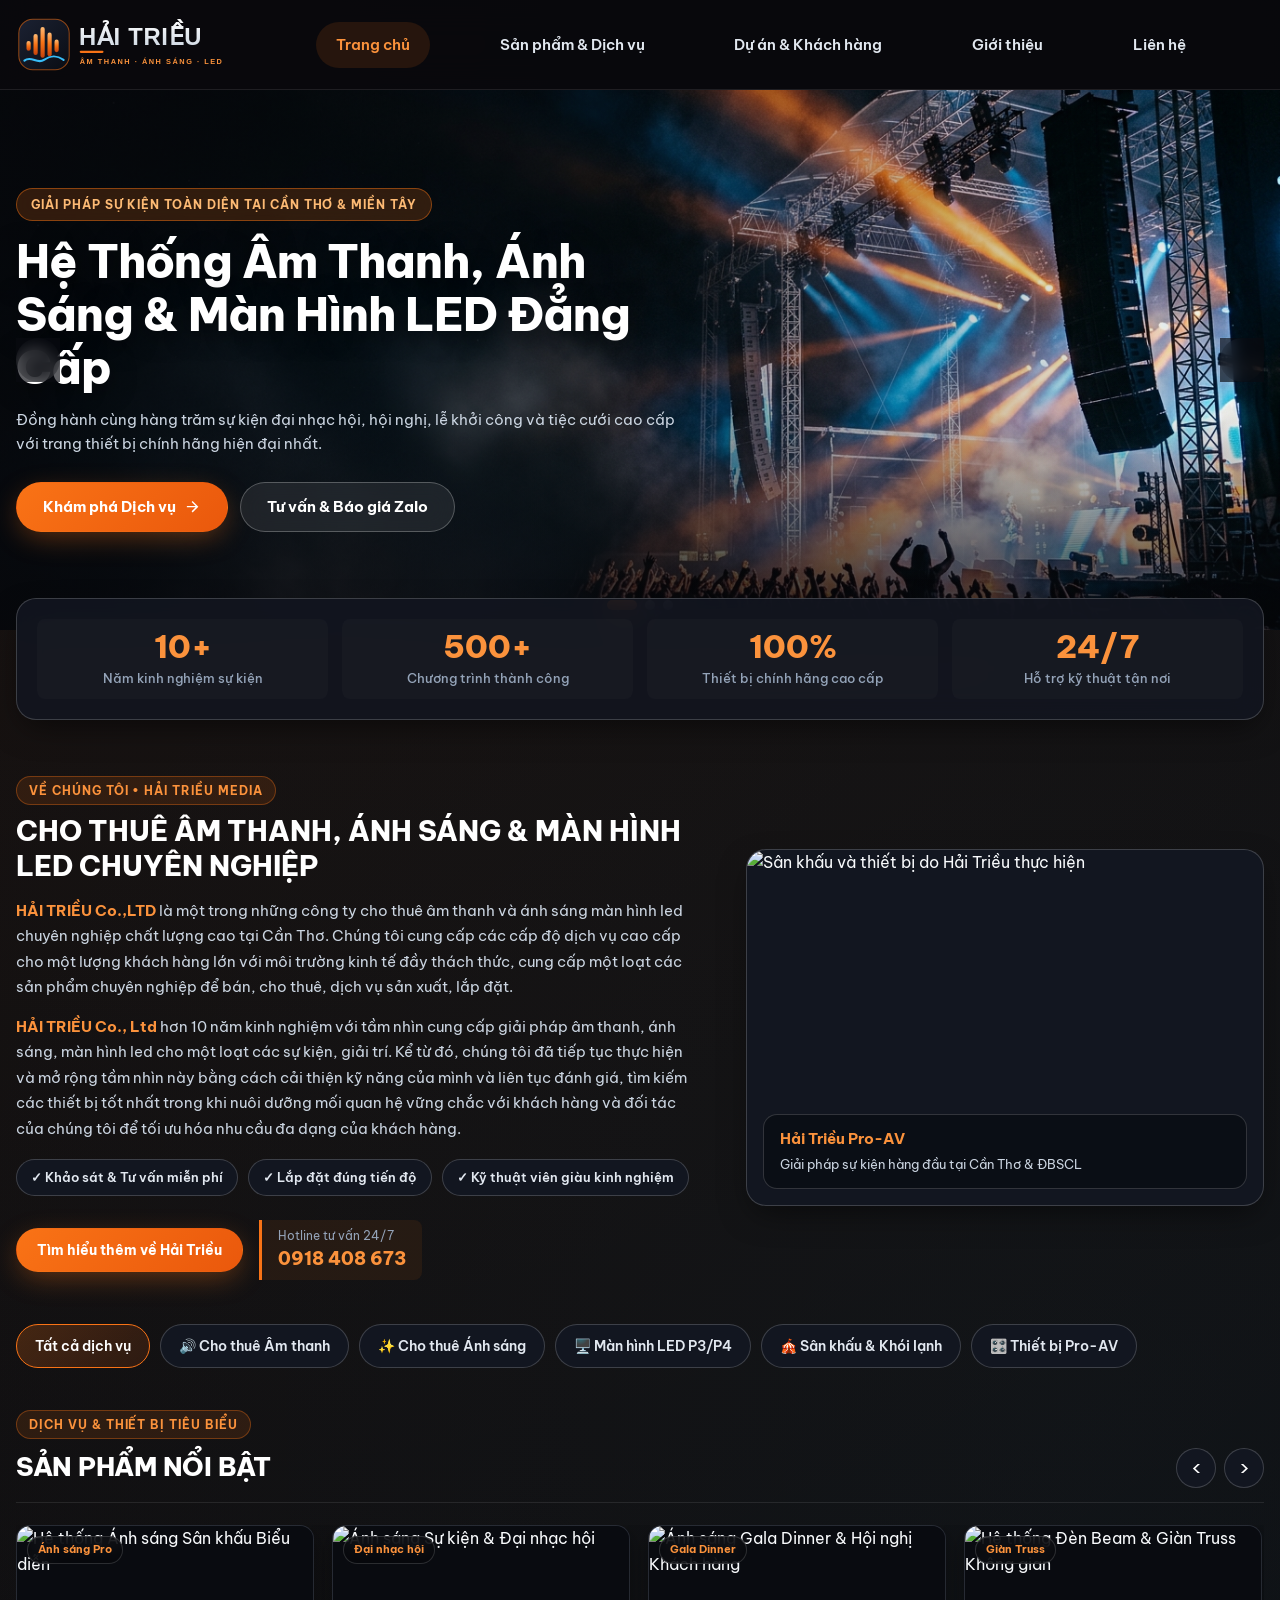
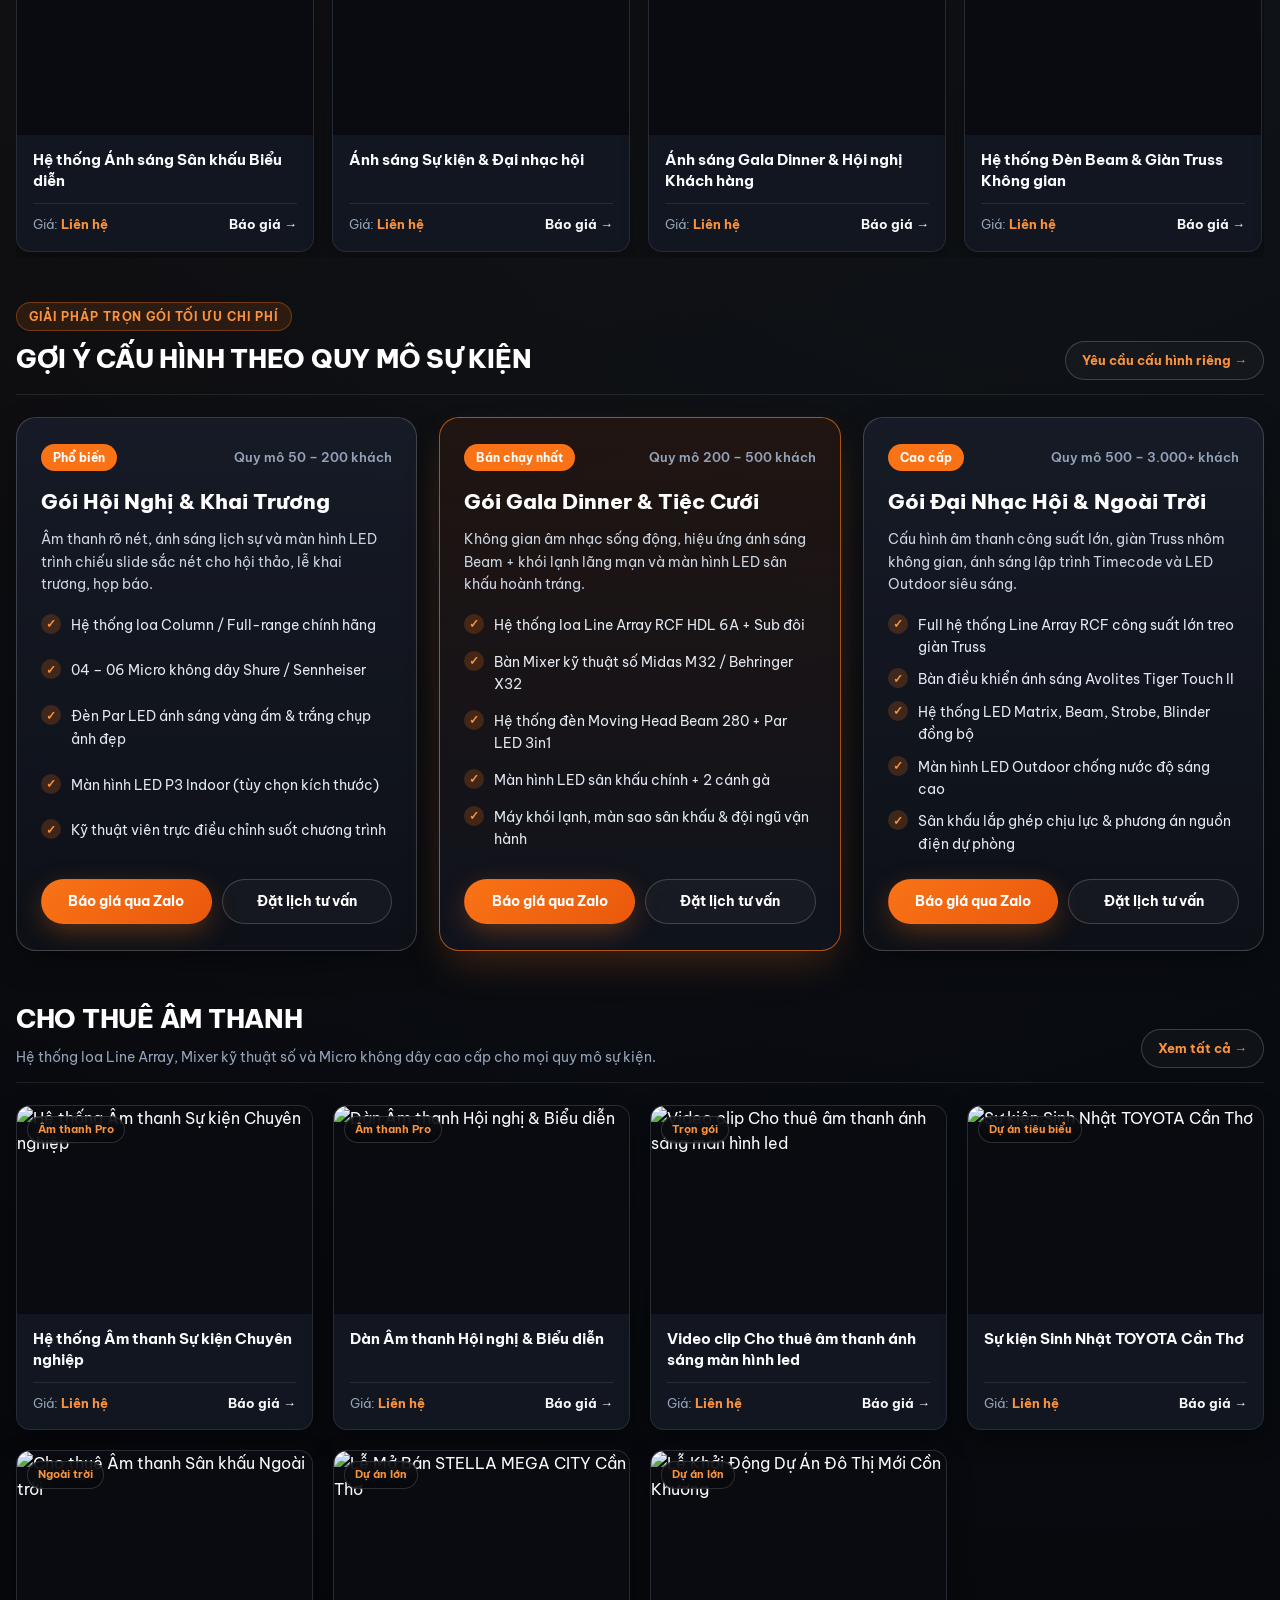
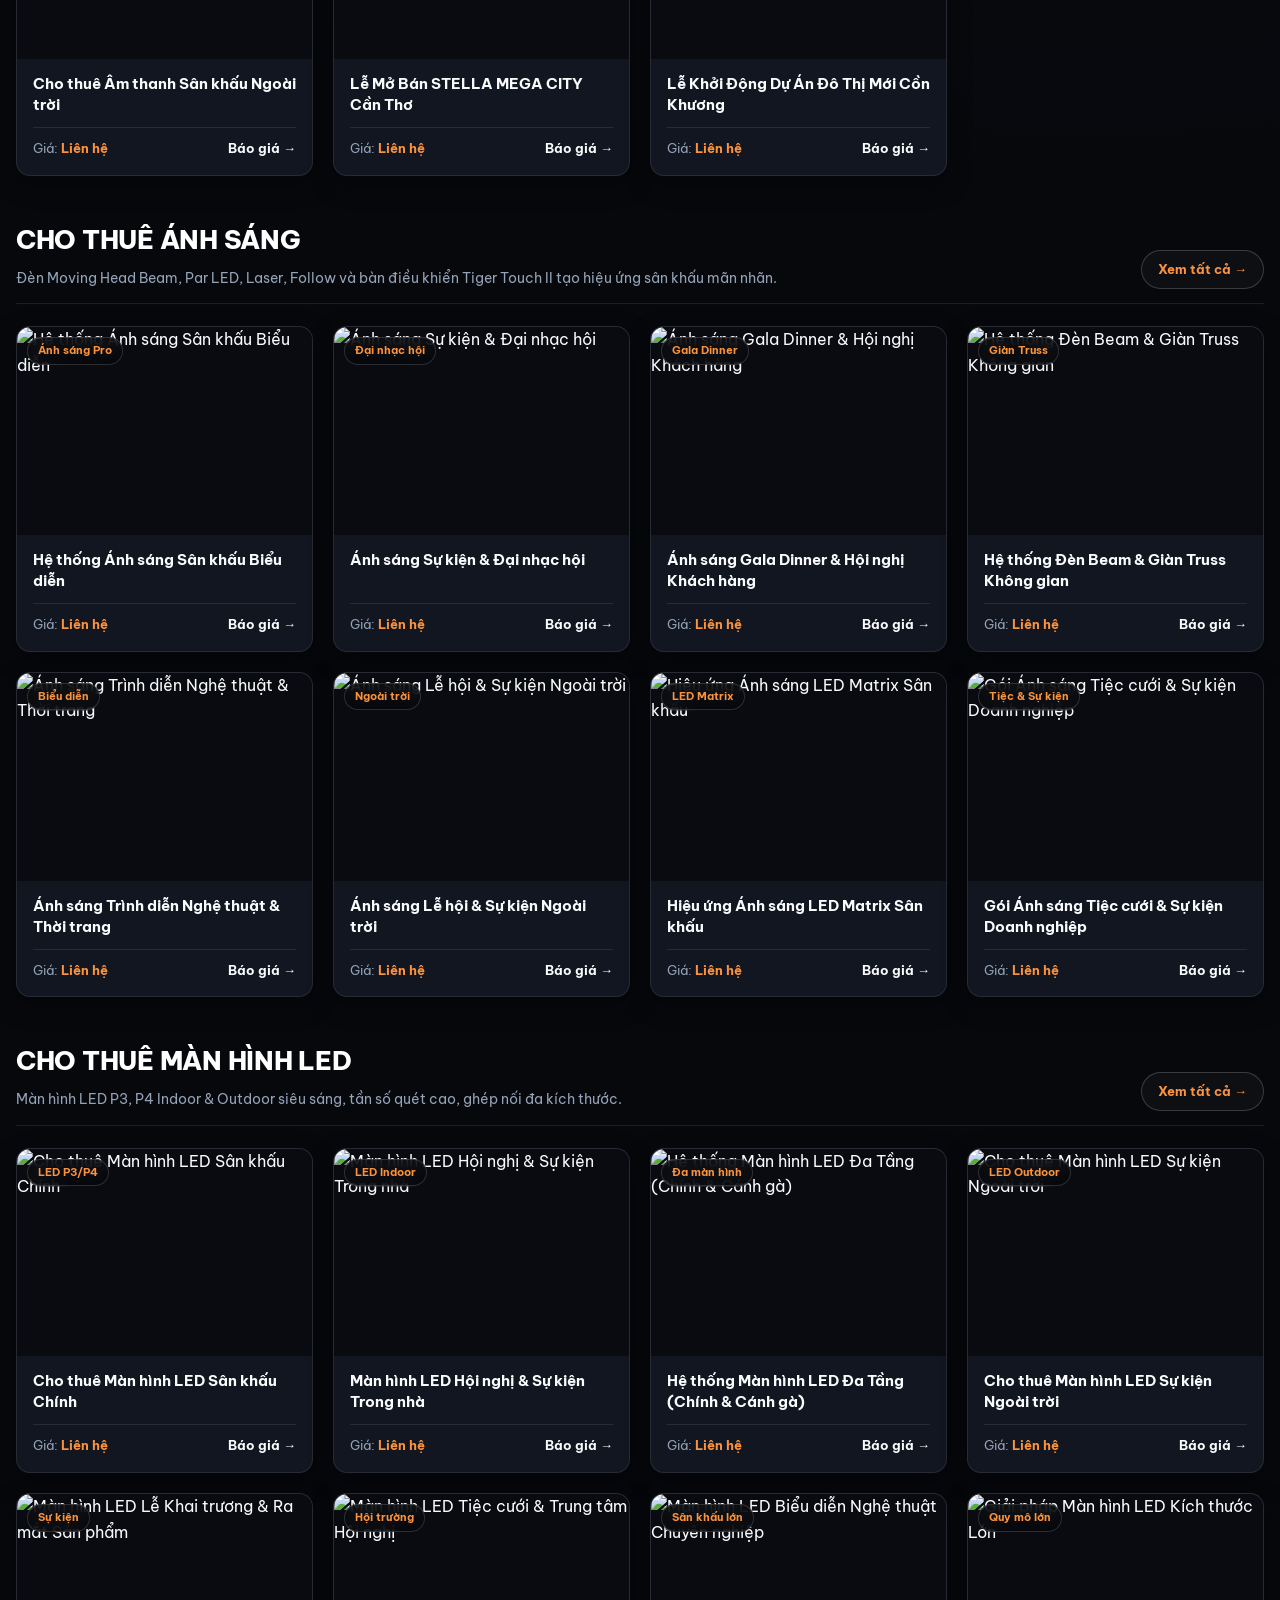
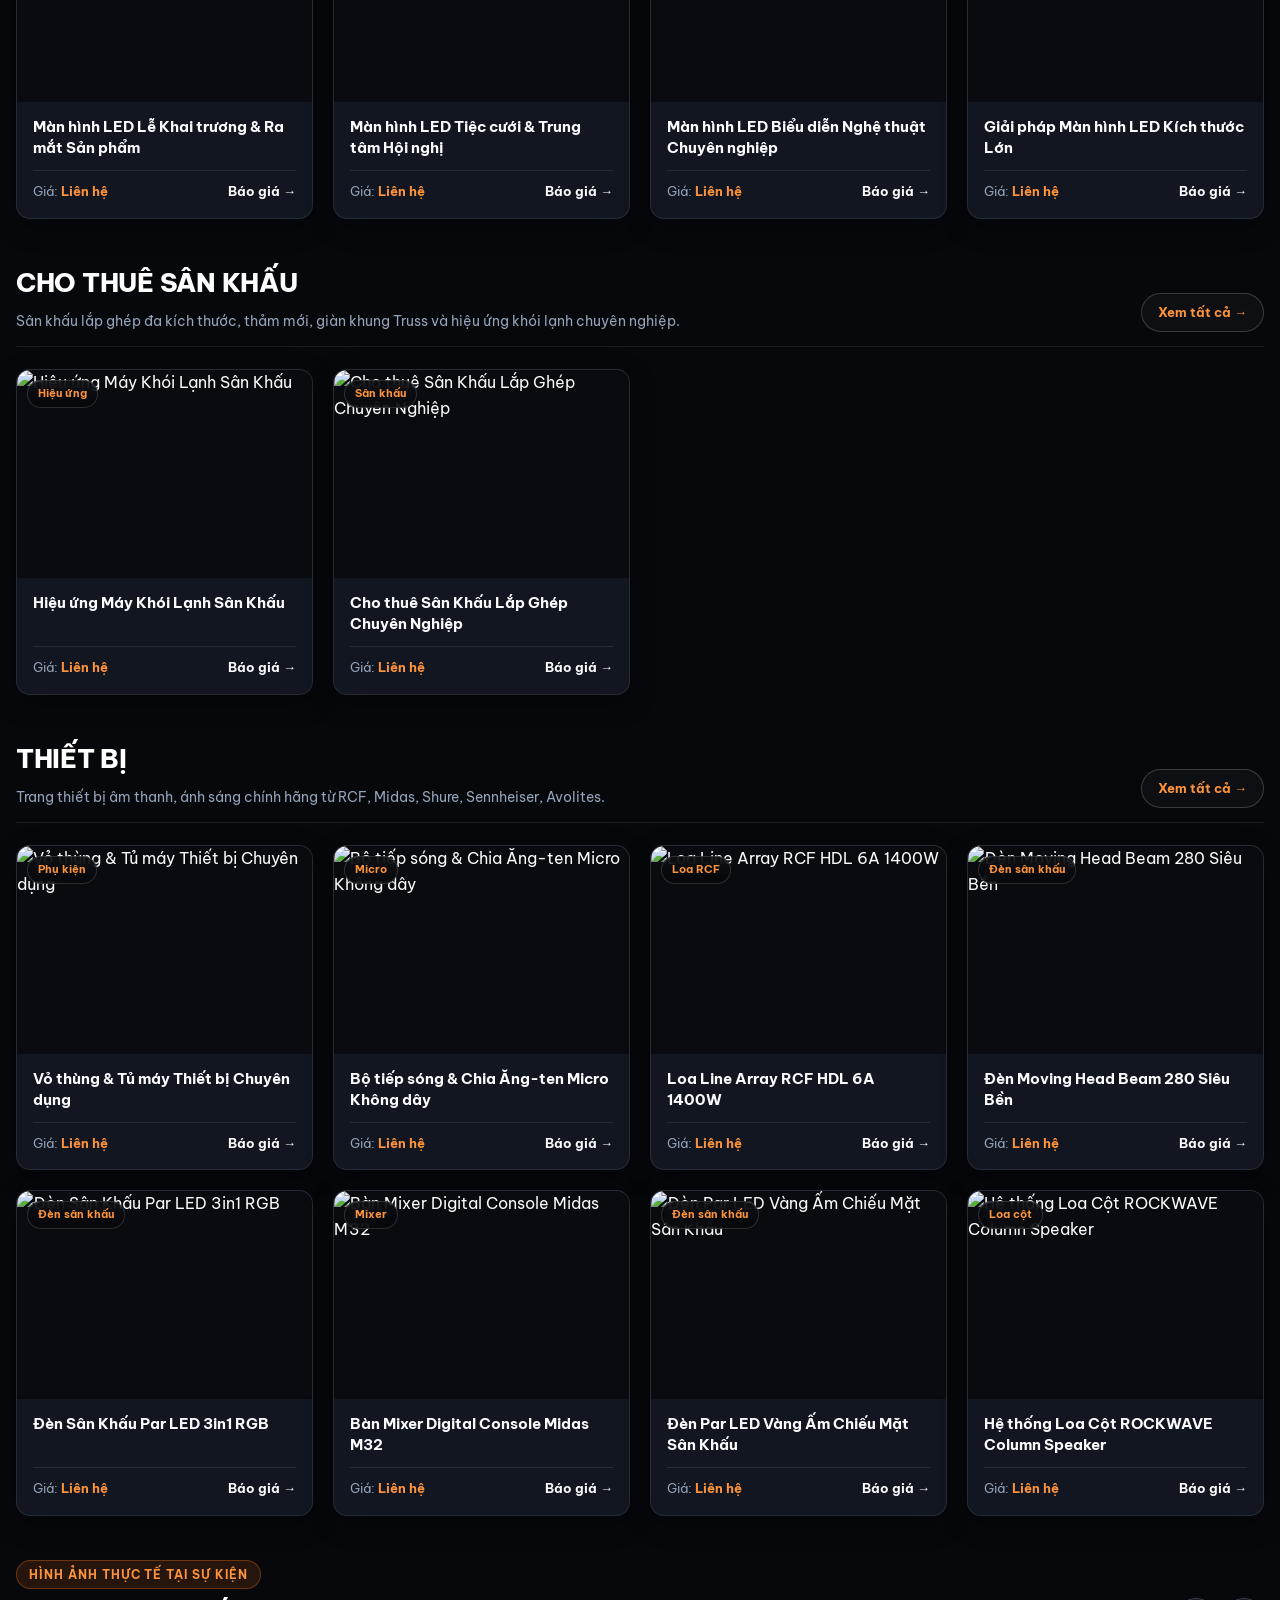
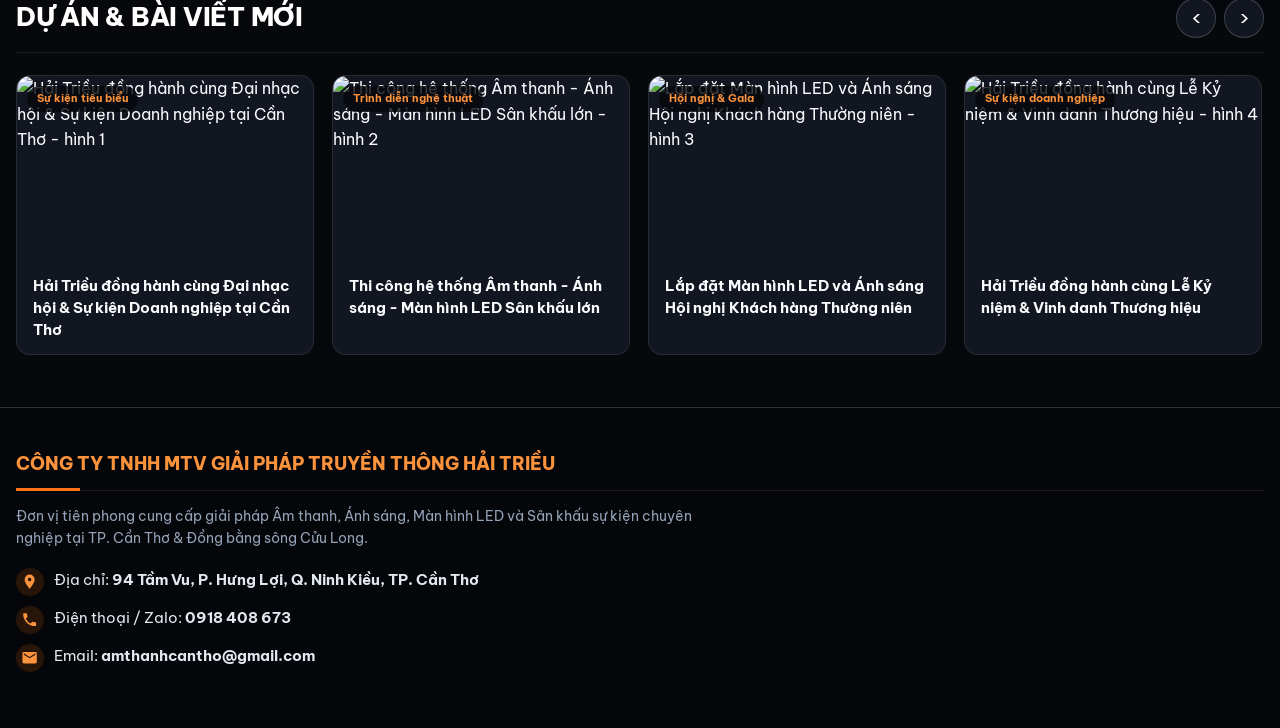
==== index.html @ ef167475 "up code lan 1" ====
<!doctype html>
<html lang="vi">
<head>
  <meta charset="utf-8">
  <meta name="viewport" content="width=device-width, initial-scale=1">
  <meta name="theme-color" content="#07080c">
  <meta name="description" content="Hải Triều chuyên cho thuê âm thanh, ánh sáng, màn hình LED và sân khấu chuyên nghiệp tại Cần Thơ và các tỉnh miền Tây.">
  <title>Cho thuê Âm thanh, Ánh sáng, Màn hình LED | Công ty Hải Triều Cần Thơ</title>
  <link rel="preconnect" href="https://fonts.googleapis.com">
  <link rel="preconnect" href="https://fonts.gstatic.com" crossorigin>
  <link href="https://fonts.googleapis.com/css2?family=Be+Vietnam+Pro:wght@400;500;600;700;800&display=swap" rel="stylesheet">
  <link rel="stylesheet" href="assets/css/styles.css">
</head>
<body data-page="home">
  <!-- Thanh đầu trang kính mờ hiện đại -->
  <header class="site-header" id="dau-trang">
    <div class="header-inner">
      <a class="brand" href="index.html" aria-label="Hải Triều - về trang chủ">
        <img id="brand-logo" src="" alt="Logo Hải Triều">
      </a>

      <nav class="primary-menu" id="primary-menu" aria-label="Điều hướng chính">
        <a class="nav-link is-current" href="index.html">Trang chủ</a>
        <div class="nav-item nav-item--products" id="products-nav">
          <div class="products-nav-row">
            <a class="nav-link" href="san-pham.html?view=all">Sản phẩm & Dịch vụ</a>
            <button class="submenu-toggle" id="submenu-toggle" type="button"
                    aria-controls="products-submenu" aria-expanded="false"
                    aria-label="Mở danh mục sản phẩm">⌄</button>
          </div>
          <div class="products-submenu" id="products-submenu" aria-label="Danh mục sản phẩm">
            <a href="san-pham.html?danh-muc=cho-thue-am-thanh">Cho thuê âm thanh</a>
            <a href="san-pham.html?danh-muc=cho-thue-anh-sang">Cho thuê ánh sáng</a>
            <a href="san-pham.html?danh-muc=cho-thue-man-hinh-led">Cho thuê màn hình LED</a>
            <a href="san-pham.html?danh-muc=cho-thue-san-khau">Cho thuê sân khấu</a>
            <a href="san-pham.html?danh-muc=thiet-bi">Thiết bị sự kiện</a>
          </div>
        </div>
        <a class="nav-link" href="khach-hang.html">Dự án & Khách hàng</a>
        <a class="nav-link" href="gioi-thieu.html">Giới thiệu</a>
        <a class="nav-link" href="lien-he.html">Liên hệ</a>
      </nav>

      <div class="header-actions">
        <button class="menu-toggle" id="menu-toggle" type="button"
                aria-controls="primary-menu" aria-expanded="false"
                aria-label="Mở menu điều hướng">
          <span></span><span></span><span></span>
        </button>
      </div>
    </div>
  </header>

  <main>
    <!-- Hero Banner điện ảnh với nội dung nổi và điều hướng trực quan -->
    <section class="hero" aria-label="Hình ảnh hoạt động của Hải Triều">
      <div class="hero-slides" id="hero-slides"></div>
      <div class="hero-overlay">
        <div class="page-width hero-content-wrap">
          <div class="hero-caption" id="hero-caption">
            <span class="hero-badge" id="hero-tag">GIẢI PHÁP SỰ KIỆN TOÀN DIỆN TẠI CẦN THƠ & MIỀN TÂY</span>
            <h1 class="hero-title" id="hero-title">Hệ Thống Âm Thanh, Ánh Sáng & Màn Hình LED Đẳng Cấp</h1>
            <p class="hero-subtitle" id="hero-subtitle">Đồng hành cùng hàng trăm sự kiện đại nhạc hội, hội nghị, lễ khởi công và tiệc cưới cao cấp với trang thiết bị chính hãng hiện đại nhất.</p>
            <div class="hero-cta-group">
              <a class="button button--orange button--lg" href="san-pham.html?view=all">
                <span>Khám phá Dịch vụ</span>
                <svg class="icon" viewBox="0 0 24 24" aria-hidden="true"><path d="M12 4l-1.41 1.41L16.17 11H4v2h12.17l-5.58 5.59L12 20l8-8z"/></svg>
              </a>
              <a class="button button--glass button--lg" href="https://zalo.me/0918408673" target="_blank" rel="noreferrer">
                <span>Tư vấn & Báo giá Zalo</span>
              </a>
            </div>
          </div>
        </div>
      </div>
      <button class="hero-arrow hero-arrow--previous" id="hero-previous" type="button" aria-label="Ảnh trước">
        <span aria-hidden="true">‹</span>
      </button>
      <button class="hero-arrow hero-arrow--next" id="hero-next" type="button" aria-label="Ảnh tiếp theo">
        <span aria-hidden="true">›</span>
      </button>
      <div class="hero-dots" id="hero-dots" aria-label="Chọn ảnh banner"></div>
    </section>

    <!-- Thanh chỉ số uy tín -->
    <section class="stats-ribbon page-width" aria-label="Năng lực Hải Triều">
      <div class="stats-grid">
        <div class="stat-item">
          <strong class="stat-number">10+</strong>
          <span class="stat-label">Năm kinh nghiệm sự kiện</span>
        </div>
        <div class="stat-item">
          <strong class="stat-number">500+</strong>
          <span class="stat-label">Chương trình thành công</span>
        </div>
        <div class="stat-item">
          <strong class="stat-number">100%</strong>
          <span class="stat-label">Thiết bị chính hãng cao cấp</span>
        </div>
        <div class="stat-item">
          <strong class="stat-number">24/7</strong>
          <span class="stat-label">Hỗ trợ kỹ thuật tận nơi</span>
        </div>
      </div>
    </section>

    <!-- Giới thiệu doanh nghiệp hiện đại -->
    <section class="intro-section page-width" id="gioi-thieu-tom-tat">
      <div class="intro-copy">
        <span class="section-eyebrow">VỀ CHÚNG TÔI • HẢI TRIỀU MEDIA</span>
        <h2>CHO THUÊ ÂM THANH, ÁNH SÁNG & MÀN HÌNH LED CHUYÊN NGHIỆP</h2>
        <p id="company-description"></p>
        <p id="company-experience"></p>
        <div class="intro-highlights">
          <div class="intro-highlight-chip">✓ Khảo sát & Tư vấn miễn phí</div>
          <div class="intro-highlight-chip">✓ Lắp đặt đúng tiến độ</div>
          <div class="intro-highlight-chip">✓ Kỹ thuật viên giàu kinh nghiệm</div>
        </div>
        <div class="intro-actions">
          <a class="button button--orange" href="gioi-thieu.html">Tìm hiểu thêm về Hải Triều</a>
          <a class="intro-hotline-btn" href="tel:0918408673">
            <span class="intro-hotline-btn__label">Hotline tư vấn 24/7</span>
            <strong>0918 408 673</strong>
          </a>
        </div>
      </div>
      <figure class="intro-photo">
        <img id="intro-image" src="" alt="Sân khấu và thiết bị do Hải Triều thực hiện">
        <figcaption class="intro-photo__badge">
          <strong>Hải Triều Pro-AV</strong>
          <span>Giải pháp sự kiện hàng đầu tại Cần Thơ & ĐBSCL</span>
        </figcaption>
      </figure>
    </section>

    <!-- Lối tắt danh mục nhanh dễ thao tác -->
    <section class="quick-categories page-width" aria-label="Chọn nhanh dịch vụ">
      <div class="quick-categories__bar">
        <a class="quick-cat-pill is-active" href="san-pham.html?view=all">Tất cả dịch vụ</a>
        <a class="quick-cat-pill" href="san-pham.html?danh-muc=cho-thue-am-thanh">🔊 Cho thuê Âm thanh</a>
        <a class="quick-cat-pill" href="san-pham.html?danh-muc=cho-thue-anh-sang">✨ Cho thuê Ánh sáng</a>
        <a class="quick-cat-pill" href="san-pham.html?danh-muc=cho-thue-man-hinh-led">🖥️ Màn hình LED P3/P4</a>
        <a class="quick-cat-pill" href="san-pham.html?danh-muc=cho-thue-san-khau">🎪 Sân khấu & Khói lạnh</a>
        <a class="quick-cat-pill" href="san-pham.html?danh-muc=thiet-bi">🎛️ Thiết bị Pro-AV</a>
      </div>
    </section>

    <!-- Sản phẩm nổi bật -->
    <section class="featured-section page-width" id="san-pham-noi-bat">
      <div class="section-heading section-heading--modern">
        <div>
          <span class="section-eyebrow">DỊCH VỤ & THIẾT BỊ TIÊU BIỂU</span>
          <h2>SẢN PHẨM NỔI BẬT</h2>
        </div>
        <div class="featured-controls" aria-label="Điều khiển sản phẩm nổi bật">
          <button class="circle-control" type="button" data-scroll-target="featured-track" data-scroll-direction="-1" aria-label="Sản phẩm trước">‹</button>
          <button class="circle-control" type="button" data-scroll-target="featured-track" data-scroll-direction="1" aria-label="Sản phẩm tiếp theo">›</button>
        </div>
      </div>
      <div class="featured-track" id="featured-track" aria-label="Sản phẩm nổi bật"></div>
    </section>

    <!-- Gói Combo Sự kiện gợi ý cho khách hàng dễ chọn -->
    <section class="packages-section page-width" id="goi-su-kien" aria-label="Các gói thiết bị sự kiện">
      <div class="section-heading section-heading--modern">
        <div>
          <span class="section-eyebrow">GIẢI PHÁP TRỌN GÓI TỐI ƯU CHI PHÍ</span>
          <h2>GỢI Ý CẤU HÌNH THEO QUY MÔ SỰ KIỆN</h2>
        </div>
        <a class="section-more-link" href="lien-he.html">Yêu cầu cấu hình riêng →</a>
      </div>
      <div class="packages-grid" id="packages-grid"></div>
    </section>

    <!-- Danh mục sản phẩm chi tiết -->
    <section class="catalog-section page-width" id="san-pham" aria-label="Danh mục sản phẩm">
      <div class="catalog" id="catalog"></div>
    </section>

    <!-- Dải dự án & khách hàng tiêu biểu -->
    <section class="news-section page-width" id="khach-hang">
      <div class="section-heading section-heading--modern">
        <div>
          <span class="section-eyebrow">HÌNH ẢNH THỰC TẾ TẠI SỰ KIỆN</span>
          <h2>DỰ ÁN & BÀI VIẾT MỚI</h2>
        </div>
        <div class="news-controls">
          <button class="circle-control" type="button" data-scroll-target="news-track" data-scroll-direction="-1" aria-label="Khách hàng trước">‹</button>
          <button class="circle-control" type="button" data-scroll-target="news-track" data-scroll-direction="1" aria-label="Khách hàng tiếp theo">›</button>
        </div>
      </div>
      <div class="news-track" id="news-track" aria-label="Hình ảnh khách hàng và sự kiện"></div>
    </section>
  </main>

  <!-- Chân trang hiện đại với các icon ứng dụng liên hệ trực tiếp của Hải Triều -->
  <footer class="site-footer home-footer" id="site-footer">
    <div class="footer-inner page-width">
      <div class="footer-company">
        <h2>CÔNG TY TNHH MTV GIẢI PHÁP TRUYỀN THÔNG HẢI TRIỀU</h2>
        <p class="footer-tagline">Đơn vị tiên phong cung cấp giải pháp Âm thanh, Ánh sáng, Màn hình LED và Sân khấu sự kiện chuyên nghiệp tại TP. Cần Thơ & Đồng bằng sông Cửu Long.</p>
        <ul class="contact-list">
          <li>
            <span class="contact-icon" aria-hidden="true"><svg class="icon" viewBox="0 0 24 24"><path d="M12 2a7 7 0 0 0-7 7c0 5.2 7 13 7 13s7-7.8 7-13a7 7 0 0 0-7-7zm0 9.5A2.5 2.5 0 1 1 12 6.5a2.5 2.5 0 0 1 0 5z"/></svg></span>
            <span>Địa chỉ: <a href="https://www.google.com/maps?q=94%20T%E1%BA%A7m%20Vu%2C%20H%C6%B0ng%20L%E1%BB%A3i%2C%20Ninh%20Ki%E1%BB%81u%2C%20C%E1%BA%A7n%20Th%C6%A1" target="_blank" rel="noreferrer"><strong>94 Tầm Vu, P. Hưng Lợi, Q. Ninh Kiều, TP. Cần Thơ</strong></a></span>
          </li>
          <li>
            <span class="contact-icon" aria-hidden="true"><svg class="icon" viewBox="0 0 24 24"><path d="M6.62 10.79a15.05 15.05 0 0 0 6.59 6.59l2.2-2.2a1 1 0 0 1 1.02-.24c1.12.37 2.33.56 3.57.56.55 0 1 .45 1 1V20c0 .55-.45 1-1 1C10.61 21 3 13.39 3 4c0-.55.45-1 1-1h3.5c.55 0 1 .45 1 1 0 1.24.19 2.45.56 3.57a1 1 0 0 1-.25 1.02l-2.19 2.2z"/></svg></span>
            <span>Điện thoại / Zalo: <a href="tel:0918408673"><strong>0918 408 673</strong></a></span>
          </li>
          <li>
            <span class="contact-icon" aria-hidden="true"><svg class="icon" viewBox="0 0 24 24"><path d="M20 4H4a2 2 0 0 0-2 2v12a2 2 0 0 0 2 2h16a2 2 0 0 0 2-2V6a2 2 0 0 0-2-2zm0 4-8 5-8-5V6l8 5 8-5v2z"/></svg></span>
            <span>Email: <a href="mailto:amthanhcantho@gmail.com"><strong>amthanhcantho@gmail.com</strong></a></span>
          </li>
        </ul>

        <!-- Dãy icon kết nối mạng xã hội & ứng dụng của Hải Triều -->
      </div>
    </div>
  </footer>

  <!-- Nút đưa người xem trở lại đầu trang -->
  <button class="back-to-top" id="back-to-top" type="button" aria-label="Lên đầu trang">
    <svg class="icon" viewBox="0 0 24 24" aria-hidden="true"><path d="m12 5-9 9 2.1 2.1L12 9.2l6.9 6.9L21 14z"/></svg>
  </button>

  <script src="assets/js/data.js"></script>
  <script src="assets/js/main.js"></script>
</body>
</html>
---- assets/css/styles.css ----
/*
 * GIAO DIỆN HIỆN ĐẠI HẢI TRIỀU PRO-AV (DARK STAGE UI)
 * Thiết kế tối ưu trải nghiệm người dùng trên cả máy tính và điện thoại.
 */
:root {
  color-scheme: dark;
  --color-background: #07080c;
  --color-surface: #0e1118;
  --color-panel: #121620;
  --color-panel-raised: #181d2a;
  --color-text: #f8fafc;
  --color-muted: #94a3b8;
  --color-accent: #f97316;
  --color-accent-hover: #fb923c;
  --color-accent-Soft: rgba(249, 115, 22, 0.14);
  --color-zalo: #0068ff;
  --color-line: rgba(255, 255, 255, 0.09);
  --color-line-strong: rgba(255, 255, 255, 0.18);
  --radius-sm: 8px;
  --radius-md: 14px;
  --radius-lg: 20px;
  --radius-pill: 999px;
  --shadow-card: 0 12px 32px -8px rgba(0, 0, 0, 0.55);
  --shadow-glow: 0 8px 28px -4px rgba(249, 115, 22, 0.38);
  --content-width: 1440px;
  --header-height: 82px;
  --page-gutter: 20px;
}

* {
  box-sizing: border-box;
}

html {
  scroll-behavior: smooth;
  scroll-padding-top: calc(var(--header-height) + 20px);
}

body {
  margin: 0;
  padding-top: var(--header-height);
  background: var(--color-background);
  background-image:
    radial-gradient(circle at 15% 0%, rgba(249, 115, 22, 0.08), transparent 40%),
    radial-gradient(circle at 85% 20%, rgba(56, 189, 248, 0.05), transparent 35%);
  color: var(--color-text);
  font-family: "Be Vietnam Pro", -apple-system, BlinkMacSystemFont, "Segoe UI", Roboto, Arial, sans-serif;
  font-size: 16px;
  line-height: 1.6;
  -webkit-font-smoothing: antialiased;
}

button,
a,
input,
textarea {
  font: inherit;
}

a {
  color: inherit;
  text-decoration: none;
  transition: color 180ms ease, background-color 180ms ease, border-color 180ms ease, transform 180ms ease;
}

button {
  color: inherit;
}

img {
  display: block;
  max-width: 100%;
}

.page-width {
  width: min(100% - 32px, var(--content-width));
  margin-inline: auto;
}

.visually-hidden {
  position: absolute;
  width: 1px;
  height: 1px;
  padding: 0;
  margin: -1px;
  overflow: hidden;
  clip: rect(0, 0, 0, 0);
  white-space: nowrap;
  border: 0;
}

.icon {
  display: inline-block;
  width: 1.15em;
  height: 1.15em;
  fill: currentColor;
  vertical-align: -0.18em;
  flex-shrink: 0;
}

/* -------------------------------------------------------------------------
   BUTTONS & EYEBROWS
   ------------------------------------------------------------------------- */
.section-eyebrow {
  display: inline-flex;
  align-items: center;
  gap: 6px;
  margin-bottom: 8px;
  padding: 4px 12px;
  border-radius: var(--radius-pill);
  border: 1px solid rgba(249, 115, 22, 0.35);
  background: rgba(249, 115, 22, 0.12);
  color: #fb923c;
  font-size: 12px;
  font-weight: 700;
  letter-spacing: 0.08em;
  text-transform: uppercase;
}

.button {
  display: inline-flex;
  min-height: 44px;
  align-items: center;
  justify-content: center;
  gap: 8px;
  padding: 10px 20px;
  border: 1px solid transparent;
  border-radius: var(--radius-pill);
  font-size: 14px;
  font-weight: 700;
  cursor: pointer;
  transition: all 200ms ease;
}

.button:hover {
  transform: translateY(-2px);
}

.button--lg {
  min-height: 50px;
  padding: 12px 26px;
  font-size: 15px;
}

.button--full {
  width: 100%;
}

.button--orange {
  background: linear-gradient(135deg, #f97316 0%, #ea580c 100%);
  color: #fff;
  box-shadow: var(--shadow-glow);
}

.button--orange:hover,
.button--orange:focus-visible {
  background: linear-gradient(135deg, #fb923c 0%, #f97316 100%);
  color: #fff;
}

.button--zalo {
  background: linear-gradient(135deg, #0068ff 0%, #0052cc 100%);
  color: #fff;
  box-shadow: 0 8px 24px -6px rgba(0, 104, 255, 0.45);
}

.button--zalo:hover {
  background: linear-gradient(135deg, #2680ff 0%, #0068ff 100%);
  color: #fff;
}

.button--glass {
  border-color: rgba(255, 255, 255, 0.25);
  background: rgba(255, 255, 255, 0.08);
  backdrop-filter: blur(12px);
  color: #fff;
}

.button--glass:hover {
  border-color: var(--color-accent);
  background: rgba(249, 115, 22, 0.16);
}

.button--outline {
  border-color: var(--color-line-strong);
  background: rgba(255, 255, 255, 0.03);
  color: #fff;
}

.button--outline:hover {
  border-color: var(--color-accent);
  color: var(--color-accent-hover);
  background: rgba(249, 115, 22, 0.08);
}

/* -------------------------------------------------------------------------
   HEADER KÍNH MỜ HIỆN ĐẠI
   ------------------------------------------------------------------------- */
.site-header {
  position: fixed;
  z-index: 100;
  inset: 0 0 auto;
  height: var(--header-height);
  background: rgba(7, 8, 12, 0.84);
  backdrop-filter: blur(18px);
  -webkit-backdrop-filter: blur(18px);
  border-bottom: 1px solid var(--color-line);
  transition: background 200ms ease, box-shadow 200ms ease, border-color 200ms ease;
}

.site-header.is-scrolled {
  background: rgba(7, 8, 12, 0.95);
  border-bottom-color: rgba(249, 115, 22, 0.28);
  box-shadow: 0 10px 30px rgba(0, 0, 0, 0.6);
}

.header-inner {
  position: relative;
  width: min(100%, var(--content-width));
  height: 100%;
  margin: 0 auto;
  padding: 0 16px;
  display: flex;
  align-items: center;
  justify-content: space-between;
  gap: 12px;
}

.brand {
  display: inline-flex;
  align-items: center;
  flex: 0 0 auto;
  width: 200px;
  height: 62px;
}

.brand img {
  width: 100%;
  height: 100%;
  object-fit: contain;
}

.header-actions {
  display: flex;
  align-items: center;
  gap: 8px;
}

.header-search-btn {
  display: inline-flex;
  align-items: center;
  gap: 8px;
  height: 40px;
  padding: 0 14px;
  border-radius: var(--radius-pill);
  border: 1px solid var(--color-line-strong);
  background: rgba(255, 255, 255, 0.05);
  color: var(--color-muted);
  font-size: 13px;
  font-weight: 500;
  cursor: pointer;
  transition: all 180ms ease;
}

.header-search-btn:hover,
.header-search-btn:focus-visible {
  border-color: var(--color-accent);
  background: rgba(249, 115, 22, 0.1);
  color: #fff;
}

.header-search-btn span {
  display: none;
}

.menu-toggle {
  display: inline-flex;
  width: 42px;
  height: 42px;
  padding: 10px 8px;
  border: 1px solid var(--color-line-strong);
  border-radius: var(--radius-sm);
  background: rgba(255, 255, 255, 0.04);
  flex-direction: column;
  justify-content: center;
  gap: 5px;
  cursor: pointer;
}

.menu-toggle span {
  display: block;
  width: 22px;
  height: 2px;
  margin-inline: auto;
  background: #f8fafc;
  transition: transform 180ms ease, opacity 180ms ease;
}

.menu-toggle[aria-expanded="true"] span:first-child {
  transform: translateY(7px) rotate(45deg);
}

.menu-toggle[aria-expanded="true"] span:nth-child(2) {
  opacity: 0;
}

.menu-toggle[aria-expanded="true"] span:last-child {
  transform: translateY(-7px) rotate(-45deg);
}

.primary-menu {
  position: absolute;
  z-index: 101;
  top: 100%;
  left: 0;
  right: 0;
  display: flex;
  max-height: 0;
  overflow: hidden;
  flex-direction: column;
  background: #0d1017;
  border-bottom: 0 solid var(--color-line);
  opacity: 0;
  transition: max-height 240ms ease, opacity 180ms ease;
}

.primary-menu.is-open {
  max-height: 760px;
  border-bottom-width: 1px;
  opacity: 1;
  box-shadow: 0 20px 40px rgba(0, 0, 0, 0.7);
}

.nav-link {
  padding: 14px 20px;
  border-top: 1px solid var(--color-line);
  color: #e2e8f0;
  font-size: 14px;
  font-weight: 600;
}

.nav-link:hover,
.nav-link:focus-visible,
.nav-link.is-current {
  color: var(--color-accent-hover);
}

.nav-item--products {
  position: relative;
  width: 100%;
}

.products-nav-row {
  display: flex;
  align-items: center;
}

.products-nav-row > .nav-link {
  flex: 1 1 auto;
}

.submenu-toggle {
  display: grid;
  width: 48px;
  min-height: 46px;
  flex: 0 0 48px;
  place-items: center;
  border: 0;
  border-top: 1px solid var(--color-line);
  background: transparent;
  color: #fff;
  font-size: 20px;
  cursor: pointer;
}

.products-submenu {
  display: none;
  padding: 6px 12px 10px 24px;
  background: #090b10;
}

.nav-item--products.is-open .products-submenu {
  display: block;
}

.products-submenu a {
  display: flex;
  align-items: center;
  padding: 11px 14px;
  border-radius: var(--radius-sm);
  color: #cbd5e1;
  font-size: 14px;
  font-weight: 500;
}

.products-submenu a:hover,
.products-submenu a:focus-visible,
.products-submenu a.is-current {
  background: rgba(249, 115, 22, 0.14);
  color: var(--color-accent-hover);
}

.header-phone {
  display: inline-flex;
  min-height: 42px;
  align-items: center;
  justify-content: center;
  gap: 8px;
  margin: 12px 20px 16px;
  padding: 8px 18px;
  border-radius: var(--radius-pill);
  background: linear-gradient(135deg, #f97316 0%, #ea580c 100%);
  color: #fff;
  font-size: 14px;
  font-weight: 700;
  white-space: nowrap;
  box-shadow: var(--shadow-glow);
}

.header-phone__pulse {
  width: 8px;
  height: 8px;
  border-radius: 50%;
  background: #fff;
  box-shadow: 0 0 0 0 rgba(255, 255, 255, 0.7);
  animation: pulse-dot 1.8s infinite;
}

@keyframes pulse-dot {
  0% { box-shadow: 0 0 0 0 rgba(255, 255, 255, 0.7); }
  70% { box-shadow: 0 0 0 7px rgba(255, 255, 255, 0); }
  100% { box-shadow: 0 0 0 0 rgba(255, 255, 255, 0); }
}

/* -------------------------------------------------------------------------
   HERO BANNER ĐIỆN ẢNH
   ------------------------------------------------------------------------- */
.hero {
  position: relative;
  width: 100%;
  min-height: 440px;
  height: clamp(440px, 60vh, 660px);
  overflow: hidden;
  background: #050608;
}

.hero-slides,
.hero-slide {
  position: absolute;
  inset: 0;
}

.hero-slide {
  opacity: 0;
  transform: scale(1.04);
  transition: opacity 850ms ease, transform 6000ms ease;
}

.hero-slide.is-active {
  opacity: 1;
  transform: scale(1);
}

.hero-slide img {
  width: 100%;
  height: 100%;
  object-fit: cover;
}

.hero-overlay {
  position: absolute;
  inset: 0;
  z-index: 2;
  display: flex;
  align-items: center;
  background:
    linear-gradient(90deg, rgba(7, 8, 12, 0.82) 0%, rgba(7, 8, 12, 0.35) 55%, rgba(7, 8, 12, 0) 100%),
    linear-gradient(180deg, rgba(7, 8, 12, 0) 60%, rgba(7, 8, 12, 0.75) 100%);
}

.hero-content-wrap {
  padding-block: 40px;
}

.hero-caption {
  max-width: 680px;
}

.hero-badge {
  display: inline-block;
  margin-bottom: 14px;
  padding: 6px 14px;
  border-radius: var(--radius-pill);
  border: 1px solid rgba(249, 115, 22, 0.45);
  background: rgba(249, 115, 22, 0.18);
  backdrop-filter: blur(8px);
  color: #fdba74;
  font-size: 12px;
  font-weight: 700;
  letter-spacing: 0.08em;
}

.hero-title {
  margin: 0 0 14px;
  color: #fff;
  font-size: clamp(26px, 3.6vw, 48px);
  font-weight: 800;
  line-height: 1.15;
  letter-spacing: -0.02em;
  text-shadow: 0 4px 24px rgba(0, 0, 0, 0.5);
}

.hero-subtitle {
  margin: 0 0 26px;
  color: #cbd5e1;
  font-size: clamp(15px, 1.15vw, 18px);
  line-height: 1.6;
}

.hero-cta-group {
  display: flex;
  flex-wrap: wrap;
  gap: 12px;
}

.hero-arrow {
  position: absolute;
  z-index: 3;
  top: 50%;
  display: grid;
  width: 44px;
  height: 44px;
  padding: 0;
  place-items: center;
  border: 1px solid rgba(255, 255, 255, 0.22);
  border-radius: 50%;
  background: rgba(10, 12, 18, 0.65);
  backdrop-filter: blur(8px);
  color: #fff;
  font-size: 28px;
  line-height: 1;
  cursor: pointer;
  transform: translateY(-50%);
  transition: all 180ms ease;
}

.hero-arrow:hover {
  border-color: var(--color-accent);
  background: var(--color-accent);
}

.hero-arrow--previous {
  left: 16px;
}

.hero-arrow--next {
  right: 16px;
}

.hero-dots {
  position: absolute;
  z-index: 3;
  right: 0;
  bottom: 20px;
  left: 0;
  display: flex;
  justify-content: center;
  gap: 8px;
}

.hero-dot {
  width: 10px;
  height: 10px;
  padding: 0;
  border: 0;
  border-radius: var(--radius-pill);
  background: rgba(255, 255, 255, 0.35);
  cursor: pointer;
  transition: all 220ms ease;
}

.hero-dot.is-active {
  width: 30px;
  background: var(--color-accent);
}

/* -------------------------------------------------------------------------
   STATS RIBBON
   ------------------------------------------------------------------------- */
.stats-ribbon {
  position: relative;
  z-index: 4;
  margin-top: -32px;
  margin-bottom: 36px;
}

.stats-grid {
  display: grid;
  grid-template-columns: repeat(2, minmax(0, 1fr));
  gap: 14px;
  padding: 20px;
  border-radius: var(--radius-lg);
  border: 1px solid var(--color-line-strong);
  background: rgba(18, 22, 32, 0.9);
  backdrop-filter: blur(16px);
  box-shadow: var(--shadow-card);
}

.stat-item {
  padding: 10px 14px;
  text-align: center;
  border-radius: var(--radius-sm);
  background: rgba(255, 255, 255, 0.02);
}

.stat-number {
  display: block;
  color: var(--color-accent-hover);
  font-size: clamp(24px, 2.5vw, 34px);
  font-weight: 800;
  line-height: 1.1;
}

.stat-label {
  display: block;
  margin-top: 4px;
  color: var(--color-muted);
  font-size: 13px;
  font-weight: 500;
}

/* -------------------------------------------------------------------------
   INTRO SECTION
   ------------------------------------------------------------------------- */
.intro-section {
  display: grid;
  grid-template-columns: minmax(0, 1fr);
  gap: 28px;
  padding-block: 20px 44px;
}

.intro-copy h2 {
  margin: 0 0 14px;
  color: #fff;
  font-size: clamp(22px, 2.2vw, 32px);
  font-weight: 800;
  line-height: 1.25;
}

.intro-copy p {
  margin: 0 0 14px;
  color: #cbd5e1;
  font-size: 15px;
  line-height: 1.7;
}

.intro-emphasis {
  color: var(--color-accent-hover);
  font-weight: 700;
}

.intro-highlights {
  display: flex;
  flex-wrap: wrap;
  gap: 10px;
  margin: 18px 0 24px;
}

.intro-highlight-chip {
  padding: 7px 14px;
  border-radius: var(--radius-pill);
  border: 1px solid var(--color-line-strong);
  background: var(--color-panel);
  color: #e2e8f0;
  font-size: 13px;
  font-weight: 600;
}

.intro-actions {
  display: flex;
  flex-wrap: wrap;
  align-items: center;
  gap: 16px;
}

.intro-hotline-btn {
  display: inline-flex;
  flex-direction: column;
  padding: 6px 16px;
  border-left: 3px solid var(--color-accent);
  background: rgba(249, 115, 22, 0.08);
  border-radius: 0 var(--radius-sm) var(--radius-sm) 0;
}

.intro-hotline-btn__label {
  color: var(--color-muted);
  font-size: 12px;
}

.intro-hotline-btn strong {
  color: var(--color-accent-hover);
  font-size: 18px;
  font-weight: 800;
}

.intro-photo {
  position: relative;
  margin: 0;
  overflow: hidden;
  border-radius: var(--radius-lg);
  border: 1px solid var(--color-line-strong);
  background: var(--color-panel);
  box-shadow: var(--shadow-card);
}

.intro-photo img {
  width: 100%;
  aspect-ratio: 16 / 11;
  object-fit: cover;
}

.intro-photo__badge {
  position: absolute;
  left: 16px;
  right: 16px;
  bottom: 16px;
  padding: 12px 16px;
  border-radius: var(--radius-md);
  border: 1px solid rgba(255, 255, 255, 0.16);
  background: rgba(10, 13, 20, 0.85);
  backdrop-filter: blur(12px);
}

.intro-photo__badge strong {
  display: block;
  color: var(--color-accent-hover);
  font-size: 15px;
}

.intro-photo__badge span {
  color: #cbd5e1;
  font-size: 13px;
}

/* -------------------------------------------------------------------------
   QUICK CATEGORY PILLS
   ------------------------------------------------------------------------- */
.quick-categories {
  margin-bottom: 36px;
}

.quick-categories__bar {
  display: flex;
  gap: 10px;
  overflow-x: auto;
  padding-bottom: 6px;
  scrollbar-width: none;
}

.quick-categories__bar::-webkit-scrollbar {
  display: none;
}

.quick-cat-pill {
  flex: 0 0 auto;
  padding: 10px 18px;
  border-radius: var(--radius-pill);
  border: 1px solid var(--color-line-strong);
  background: var(--color-panel);
  color: #e2e8f0;
  font-size: 14px;
  font-weight: 600;
}

.quick-cat-pill:hover,
.quick-cat-pill.is-active {
  border-color: var(--color-accent);
  background: linear-gradient(135deg, rgba(249, 115, 22, 0.22), rgba(234, 88, 12, 0.12));
  color: #fff;
}

/* -------------------------------------------------------------------------
   SECTION HEADINGS
   ------------------------------------------------------------------------- */
.section-heading {
  position: relative;
  margin: 0 0 22px;
  padding-bottom: 14px;
  border-bottom: 1px solid var(--color-line);
}

.section-heading--modern {
  display: flex;
  flex-wrap: wrap;
  align-items: flex-end;
  justify-content: space-between;
  gap: 14px;
}

.section-heading h2 {
  margin: 0;
  color: #fff;
  font-size: clamp(20px, 2vw, 28px);
  font-weight: 800;
  letter-spacing: -0.01em;
  text-transform: uppercase;
}

.section-heading h2 a:hover {
  color: var(--color-accent-hover);
}

.section-subtitle {
  margin: 6px 0 0;
  color: var(--color-muted);
  font-size: 14px;
}

.section-more-link {
  display: inline-flex;
  align-items: center;
  padding: 8px 16px;
  border-radius: var(--radius-pill);
  border: 1px solid var(--color-line-strong);
  background: rgba(255, 255, 255, 0.03);
  color: var(--color-accent-hover);
  font-size: 13px;
  font-weight: 700;
  white-space: nowrap;
}

.section-more-link:hover {
  border-color: var(--color-accent);
  background: rgba(249, 115, 22, 0.14);
  color: #fff;
}

.featured-controls,
.news-controls {
  display: flex;
  gap: 8px;
}

.circle-control {
  display: grid;
  width: 40px;
  height: 40px;
  padding: 0;
  place-items: center;
  border: 1px solid var(--color-line-strong);
  border-radius: 50%;
  background: var(--color-panel);
  color: #fff;
  font-size: 22px;
  line-height: 1;
  cursor: pointer;
  transition: all 180ms ease;
}

.circle-control:hover,
.circle-control:focus-visible {
  border-color: var(--color-accent);
  background: var(--color-accent);
  color: #fff;
}

/* -------------------------------------------------------------------------
   PRODUCT CARDS & TRACKS
   ------------------------------------------------------------------------- */
.featured-section {
  padding-bottom: 44px;
}

.featured-track {
  display: grid;
  grid-auto-columns: calc(82% - 8px);
  grid-auto-flow: column;
  gap: 18px;
  overflow-x: auto;
  overscroll-behavior-x: contain;
  scroll-snap-type: x mandatory;
  scrollbar-width: none;
  padding-bottom: 6px;
}

.featured-track::-webkit-scrollbar {
  display: none;
}

.featured-track .product-card {
  scroll-snap-align: start;
}

.product-section {
  padding: 0 0 44px;
  scroll-margin-top: calc(var(--header-height) + 16px);
}

.product-grid {
  display: grid;
  grid-template-columns: minmax(0, 1fr);
  gap: 20px;
}

.product-card,
.archive-card {
  min-width: 0;
  overflow: hidden;
  border-radius: var(--radius-md);
  border: 1px solid var(--color-line);
  background: var(--color-panel);
  box-shadow: 0 8px 24px rgba(0, 0, 0, 0.35);
  transition: transform 240ms ease, border-color 240ms ease, box-shadow 240ms ease;
  display: flex;
  flex-direction: column;
}

.product-card:hover,
.archive-card:hover {
  transform: translateY(-5px);
  border-color: rgba(249, 115, 22, 0.55);
  box-shadow: 0 16px 36px rgba(0, 0, 0, 0.55), 0 0 20px rgba(249, 115, 22, 0.14);
}

.product-card__trigger {
  display: flex;
  width: 100%;
  height: 100%;
  flex-direction: column;
  align-items: stretch;
}

.product-card__image,
.archive-card__img-wrap {
  position: relative;
  display: block;
  overflow: hidden;
  background: #090b10;
}

.product-card__image img,
.archive-card__link img {
  width: 100%;
  aspect-ratio: 1.42 / 1;
  object-fit: cover;
  transition: transform 480ms ease;
}

.product-card:hover .product-card__image img,
.archive-card:hover .archive-card__link img {
  transform: scale(1.06);
}

.product-card__badge {
  position: absolute;
  top: 10px;
  left: 10px;
  z-index: 2;
  padding: 4px 10px;
  border-radius: var(--radius-pill);
  background: rgba(7, 8, 12, 0.78);
  backdrop-filter: blur(8px);
  border: 1px solid rgba(255, 255, 255, 0.15);
  color: #fb923c;
  font-size: 11px;
  font-weight: 700;
}

.product-card__zoom {
  position: absolute;
  right: 10px;
  bottom: 10px;
  padding: 5px 12px;
  border-radius: var(--radius-pill);
  background: rgba(249, 115, 22, 0.92);
  color: #fff;
  font-size: 12px;
  font-weight: 700;
  opacity: 0;
  transform: translateY(6px);
  transition: all 200ms ease;
}

.product-card:hover .product-card__zoom {
  opacity: 1;
  transform: translateY(0);
}

.product-card__body {
  display: flex;
  flex: 1;
  flex-direction: column;
  justify-content: space-between;
  padding: 14px 16px 16px;
}

.product-card__title {
  display: block;
  color: #f8fafc;
  font-size: 15px;
  font-weight: 700;
  line-height: 1.4;
  margin-bottom: 12px;
}

.product-card:hover .product-card__title-text {
  color: var(--color-accent-hover);
}

.product-card__footer {
  display: flex;
  align-items: center;
  justify-content: space-between;
  padding-top: 10px;
  border-top: 1px solid var(--color-line);
}

.product-card__price {
  color: var(--color-muted);
  font-size: 13px;
}

.product-card__price strong {
  color: var(--color-accent-hover);
  font-weight: 700;
}

.product-card__cta {
  color: #f8fafc;
  font-size: 13px;
  font-weight: 700;
}

.product-card:hover .product-card__cta {
  color: var(--color-accent-hover);
}

/* -------------------------------------------------------------------------
   GÓI SỰ KIỆN TRỌN GÓI (COMBO PACKAGES)
   ------------------------------------------------------------------------- */
.packages-section {
  padding-bottom: 48px;
}

.packages-grid {
  display: grid;
  grid-template-columns: minmax(0, 1fr);
  gap: 22px;
}

.package-card {
  display: flex;
  flex-direction: column;
  padding: 26px 24px;
  border-radius: var(--radius-lg);
  border: 1px solid var(--color-line-strong);
  background: linear-gradient(180deg, rgba(24, 29, 42, 0.85) 0%, rgba(14, 17, 24, 0.95) 100%);
  box-shadow: var(--shadow-card);
  transition: transform 220ms ease, border-color 220ms ease;
}

.package-card:hover {
  transform: translateY(-4px);
  border-color: var(--color-accent);
}

.package-card--featured {
  border-color: rgba(249, 115, 22, 0.65);
  background: linear-gradient(180deg, rgba(43, 24, 16, 0.65) 0%, rgba(16, 20, 30, 0.96) 100%);
  box-shadow: 0 18px 42px -10px rgba(249, 115, 22, 0.25);
}

.package-card__top {
  display: flex;
  align-items: center;
  justify-content: space-between;
  gap: 10px;
  margin-bottom: 14px;
}

.package-card__badge {
  padding: 4px 12px;
  border-radius: var(--radius-pill);
  background: var(--color-accent);
  color: #fff;
  font-size: 12px;
  font-weight: 700;
}

.package-card__audience {
  color: var(--color-muted);
  font-size: 13px;
  font-weight: 600;
}

.package-card__title {
  margin: 0 0 10px;
  color: #fff;
  font-size: 21px;
  font-weight: 800;
}

.package-card__desc {
  margin: 0 0 18px;
  color: #cbd5e1;
  font-size: 14px;
  line-height: 1.6;
}

.package-card__list {
  margin: 0 0 24px;
  padding: 0;
  list-style: none;
  display: grid;
  gap: 10px;
  flex: 1;
}

.package-card__list li {
  display: flex;
  align-items: flex-start;
  gap: 10px;
  color: #e2e8f0;
  font-size: 14px;
}

.package-check {
  display: inline-grid;
  width: 20px;
  height: 20px;
  place-items: center;
  border-radius: 50%;
  background: rgba(249, 115, 22, 0.2);
  color: var(--color-accent-hover);
  font-size: 12px;
  font-weight: 800;
  flex-shrink: 0;
}

.package-card__actions {
  display: grid;
  grid-template-columns: 1fr 1fr;
  gap: 10px;
}

/* -------------------------------------------------------------------------
   DỰ ÁN & BÀI VIẾT MỚI (NEWS TRACK)
   ------------------------------------------------------------------------- */
.news-section {
  padding-bottom: 52px;
}

.news-track {
  display: grid;
  grid-auto-columns: calc(82% - 8px);
  grid-auto-flow: column;
  gap: 18px;
  overflow-x: auto;
  overscroll-behavior-x: contain;
  scroll-snap-type: x mandatory;
  scrollbar-width: none;
}

.news-track::-webkit-scrollbar {
  display: none;
}

.news-card {
  min-width: 0;
  scroll-snap-align: start;
  border-radius: var(--radius-md);
  border: 1px solid var(--color-line);
  background: var(--color-panel);
  overflow: hidden;
  cursor: pointer;
  transition: transform 220ms ease, border-color 220ms ease;
}

.news-card:hover {
  transform: translateY(-4px);
  border-color: var(--color-accent);
}

.news-card__img-wrap {
  position: relative;
  overflow: hidden;
}

.news-card img {
  width: 100%;
  aspect-ratio: 16 / 10;
  object-fit: cover;
  transition: transform 450ms ease;
}

.news-card:hover img {
  transform: scale(1.06);
}

.news-card__tag {
  position: absolute;
  top: 10px;
  left: 10px;
  padding: 4px 10px;
  border-radius: var(--radius-pill);
  background: rgba(7, 8, 12, 0.8);
  color: #fb923c;
  font-size: 11px;
  font-weight: 700;
}

.news-card__zoom {
  position: absolute;
  right: 10px;
  bottom: 10px;
  padding: 4px 10px;
  border-radius: var(--radius-pill);
  background: rgba(0, 0, 0, 0.75);
  color: #fff;
  font-size: 12px;
  opacity: 0;
  transition: opacity 180ms ease;
}

.news-card:hover .news-card__zoom {
  opacity: 1;
}

.news-card h3 {
  margin: 0;
  padding: 14px 16px;
  color: #f8fafc;
  font-size: 15px;
  font-weight: 700;
  line-height: 1.45;
}

.news-card:hover h3 {
  color: var(--color-accent-hover);
}

/* -------------------------------------------------------------------------
   CHÂN TRANG HIỆN ĐẠI & ICON ỨNG DỤNG MẠNG XÃ HỘI HẢI TRIỀU
   ------------------------------------------------------------------------- */
.site-footer {
  border-top: 1px solid var(--color-line-strong);
  background: #050609;
  position: relative;
}

.footer-inner {
  display: grid;
  grid-template-columns: minmax(0, 1fr);
  gap: 32px;
  padding-top: 44px;
  padding-bottom: 32px;
}

.footer-company h2 {
  position: relative;
  margin: 0 0 14px;
  padding-bottom: 14px;
  border-bottom: 1px solid var(--color-line);
  color: var(--color-accent-hover);
  font-size: clamp(18px, 1.4vw, 23px);
  font-weight: 800;
  line-height: 1.3;
}

.footer-company h2::after {
  position: absolute;
  bottom: -1px;
  left: 0;
  width: 64px;
  height: 3px;
  background: var(--color-accent);
  content: "";
}

.footer-tagline {
  margin: 0 0 18px;
  color: var(--color-muted);
  font-size: 14px;
  max-width: 680px;
}

.contact-list {
  display: grid;
  gap: 10px;
  margin: 0 0 24px;
  padding: 0;
  list-style: none;
  color: #e2e8f0;
  font-size: 15px;
}

.contact-list li {
  display: flex;
  align-items: flex-start;
  gap: 10px;
}

.contact-icon {
  display: inline-grid;
  width: 28px;
  height: 28px;
  place-items: center;
  border-radius: 50%;
  background: rgba(249, 115, 22, 0.14);
  color: var(--color-accent-hover);
  flex-shrink: 0;
}

.contact-list a:hover {
  color: var(--color-accent-hover);
  text-decoration: underline;
}

/* Dãy nút Icon Mạng Xã Hội & Ứng Dụng Hải Triều dưới chân trang */
.footer-social-apps {
  margin-top: 20px;
  padding-top: 18px;
  border-top: 1px solid var(--color-line);
}

.footer-social-apps__title {
  display: block;
  margin-bottom: 12px;
  color: #cbd5e1;
  font-size: 13px;
  font-weight: 700;
  text-transform: uppercase;
  letter-spacing: 0.05em;
}

.social-app-icons {
  display: flex;
  flex-wrap: wrap;
  gap: 10px;
}

.social-app-btn {
  display: inline-flex;
  align-items: center;
  gap: 8px;
  padding: 9px 15px;
  border-radius: var(--radius-pill);
  border: 1px solid var(--color-line-strong);
  background: var(--color-panel);
  color: #fff;
  font-size: 13px;
  font-weight: 700;
  transition: transform 200ms ease, box-shadow 200ms ease, border-color 200ms ease, background 200ms ease;
}

.social-app-btn .icon {
  width: 18px;
  height: 18px;
}

.social-app-btn:hover {
  transform: translateY(-3px);
  color: #fff;
}

.social-app-btn--zalo {
  border-color: rgba(0, 104, 255, 0.45);
  background: rgba(0, 104, 255, 0.16);
}
.social-app-btn--zalo:hover {
  background: #0068ff;
  border-color: #0068ff;
  box-shadow: 0 8px 20px rgba(0, 104, 255, 0.45);
}

.social-app-btn--facebook {
  border-color: rgba(24, 119, 242, 0.45);
  background: rgba(24, 119, 242, 0.16);
}
.social-app-btn--facebook:hover {
  background: #1877f2;
  border-color: #1877f2;
  box-shadow: 0 8px 20px rgba(24, 119, 242, 0.45);
}

.social-app-btn--youtube {
  border-color: rgba(255, 0, 0, 0.45);
  background: rgba(255, 0, 0, 0.15);
}
.social-app-btn--youtube:hover {
  background: #ff0000;
  border-color: #ff0000;
  box-shadow: 0 8px 20px rgba(255, 0, 0, 0.45);
}

.social-app-btn--tiktok {
  border-color: rgba(0, 242, 234, 0.4);
  background: rgba(255, 255, 255, 0.06);
}
.social-app-btn--tiktok:hover {
  background: linear-gradient(135deg, #00f2ea 0%, #ff0050 100%);
  border-color: transparent;
  box-shadow: 0 8px 20px rgba(255, 0, 80, 0.35);
}

.social-app-btn--messenger {
  border-color: rgba(168, 85, 247, 0.45);
  background: rgba(168, 85, 247, 0.15);
}
.social-app-btn--messenger:hover {
  background: linear-gradient(135deg, #00b2ff 0%, #006aff 50%, #a855f7 100%);
  border-color: transparent;
  box-shadow: 0 8px 20px rgba(0, 106, 255, 0.45);
}

.social-app-btn--maps {
  border-color: rgba(34, 197, 94, 0.45);
  background: rgba(34, 197, 94, 0.15);
}
.social-app-btn--maps:hover {
  background: #16a34a;
  border-color: #16a34a;
  box-shadow: 0 8px 20px rgba(22, 163, 74, 0.45);
}

/* Thẻ Fanpage Facebook ở Footer */
.social-card {
  width: 100%;
  max-width: 440px;
  padding: 18px;
  border-radius: var(--radius-md);
  border: 1px solid var(--color-line-strong);
  background: var(--color-panel);
  box-shadow: var(--shadow-card);
}

.social-card__top {
  display: flex;
  gap: 14px;
  align-items: center;
  margin-bottom: 16px;
}

.social-mark {
  width: 64px;
  height: 64px;
  flex: 0 0 64px;
  padding: 4px;
  border-radius: var(--radius-sm);
  border: 1px solid var(--color-line-strong);
  background: #07080c;
  object-fit: contain;
}

.social-card__identity {
  min-width: 0;
}

.social-card__identity strong {
  display: block;
  color: #fff;
  font-size: 16px;
  font-weight: 700;
  line-height: 1.35;
}

.social-card__identity a:hover strong {
  color: var(--color-accent-hover);
}

.social-card__identity small {
  display: block;
  margin-top: 4px;
  color: var(--color-muted);
  font-size: 13px;
}

.social-card__actions {
  display: flex;
  gap: 10px;
  padding-top: 14px;
  border-top: 1px solid var(--color-line);
}

.social-follow,
.social-share {
  display: inline-flex;
  flex: 1;
  min-height: 38px;
  align-items: center;
  justify-content: center;
  gap: 6px;
  padding: 6px 12px;
  border-radius: var(--radius-sm);
  font-size: 13px;
  font-weight: 700;
}

.social-follow {
  background: #1877f2;
  color: #fff;
}

.social-follow:hover {
  background: #3b82f6;
  color: #fff;
}

.social-share {
  border: 1px solid var(--color-line-strong);
  background: rgba(255, 255, 255, 0.06);
  color: #e2e8f0;
}

.social-share:hover {
  border-color: var(--color-accent);
  color: #fff;
}

.footer-bottom {
  display: flex;
  flex-wrap: wrap;
  align-items: center;
  justify-content: space-between;
  gap: 12px;
  padding-block: 18px 26px;
  border-top: 1px solid var(--color-line);
  color: var(--color-muted);
  font-size: 13px;
}

.copyright,
.credit {
  margin: 0;
}

.credit a {
  color: var(--color-accent-hover);
  font-weight: 700;
}

/* -------------------------------------------------------------------------
   FLOATING CONTACT DOCK & BACK TO TOP
   ------------------------------------------------------------------------- */
.contact-dock {
  position: fixed;
  z-index: 80;
  bottom: 20px;
  left: 14px;
  display: grid;
  gap: 8px;
}

.contact-pill {
  display: inline-flex;
  min-width: 144px;
  min-height: 40px;
  align-items: center;
  gap: 8px;
  padding: 4px 14px 4px 4px;
  border-radius: var(--radius-pill);
  color: #fff;
  font-size: 13px;
  font-weight: 700;
  box-shadow: 0 8px 24px rgba(0, 0, 0, 0.55);
  border: 1px solid rgba(255, 255, 255, 0.16);
}

.contact-pill:hover {
  transform: translateX(4px);
}

.contact-pill--zalo {
  background: linear-gradient(135deg, #0068ff, #0052cc);
}

.contact-pill--fb {
  background: linear-gradient(135deg, #0099ff, #764ba2);
}

.contact-pill--phone {
  background: linear-gradient(135deg, #f97316, #c2410c);
}

.dock-icon {
  display: grid;
  width: 32px;
  height: 32px;
  flex: 0 0 32px;
  place-items: center;
  border-radius: 50%;
  background: #fff;
  color: #0068ff;
  font-size: 10px;
  font-weight: 900;
}

.dock-icon--fb {
  color: #0084ff;
}

.dock-icon--phone {
  background: #fff;
  color: #ea580c;
}

.contact-pill--phone .dock-icon--phone .icon {
  transform-origin: center;
  animation: handset-wiggle 1.8s ease-in-out infinite;
}

@keyframes handset-wiggle {
  0%, 72%, 100% { transform: rotate(0); }
  76% { transform: rotate(-18deg); }
  80% { transform: rotate(18deg); }
  84% { transform: rotate(-14deg); }
  88% { transform: rotate(14deg); }
  92% { transform: rotate(0); }
}

.back-to-top {
  position: fixed;
  z-index: 80;
  right: 18px;
  bottom: 24px;
  display: grid;
  width: 46px;
  height: 46px;
  padding: 0;
  place-items: center;
  border: 1px solid rgba(255, 255, 255, 0.2);
  border-radius: 50%;
  background: linear-gradient(135deg, #f97316, #ea580c);
  color: #fff;
  cursor: pointer;
  opacity: 0;
  pointer-events: none;
  transform: translateY(10px);
  box-shadow: var(--shadow-glow);
  transition: opacity 200ms ease, transform 200ms ease;
}

.back-to-top.is-visible {
  opacity: 1;
  pointer-events: auto;
  transform: translateY(0);
}

.back-to-top:hover {
  transform: translateY(-3px);
}

/* -------------------------------------------------------------------------
   TRANG CON (SUBPAGES: SẢN PHẨM, CHI TIẾT, KHÁCH HÀNG, GIỚI THIỆU, LIÊN HỆ)
   ------------------------------------------------------------------------- */
.subpage .breadcrumb {
  min-height: 52px;
  display: flex;
  align-items: center;
  border-bottom: 1px solid var(--color-line);
  background: var(--color-surface);
  color: var(--color-muted);
  font-size: 14px;
}

.breadcrumb .page-width {
  display: flex;
  flex-wrap: wrap;
  align-items: center;
  gap: 10px;
}

.breadcrumb a {
  color: #cbd5e1;
  font-weight: 500;
}

.breadcrumb a:hover {
  color: var(--color-accent-hover);
}

#breadcrumb-current {
  color: var(--color-accent-hover);
  font-weight: 700;
}

.subpage-layout {
  display: grid;
  grid-template-columns: minmax(0, 1fr);
  gap: 32px;
  padding-block: 32px 52px;
}

.subpage-main {
  min-width: 0;
}

.subpage-title {
  margin: 0;
  color: #fff;
  font-size: clamp(22px, 2.2vw, 30px);
  font-weight: 800;
  line-height: 1.25;
  text-transform: uppercase;
}

/* Thanh công cụ tìm kiếm & lọc trên trang Sản phẩm */
.catalog-toolbar {
  margin-bottom: 24px;
  padding: 20px;
  border-radius: var(--radius-lg);
  border: 1px solid var(--color-line-strong);
  background: var(--color-panel);
}

.catalog-toolbar__top {
  display: flex;
  flex-wrap: wrap;
  align-items: center;
  justify-content: space-between;
  gap: 16px;
  margin-bottom: 16px;
}

.catalog-search-box {
  position: relative;
  flex: 1 1 280px;
  max-width: 420px;
}

.catalog-search-box .icon {
  position: absolute;
  left: 14px;
  top: 50%;
  transform: translateY(-50%);
  color: var(--color-muted);
}

.catalog-search-box input {
  width: 100%;
  height: 44px;
  padding: 0 16px 0 42px;
  border-radius: var(--radius-pill);
  border: 1px solid var(--color-line-strong);
  background: #090b10;
  color: #fff;
  font-size: 14px;
  outline: none;
}

.catalog-search-box input:focus {
  border-color: var(--color-accent);
  box-shadow: 0 0 0 3px rgba(249, 115, 22, 0.2);
}

.catalog-filter-bar {
  display: flex;
  flex-wrap: wrap;
  gap: 8px;
}

.catalog-filter-pill {
  padding: 8px 15px;
  border-radius: var(--radius-pill);
  border: 1px solid var(--color-line);
  background: rgba(255, 255, 255, 0.03);
  color: #cbd5e1;
  font-size: 13px;
  font-weight: 600;
}

.catalog-filter-pill:hover,
.catalog-filter-pill.is-active {
  border-color: var(--color-accent);
  background: var(--color-accent);
  color: #fff;
}

.archive-grid {
  display: grid;
  grid-template-columns: minmax(0, 1fr);
  gap: 20px;
}

.archive-card__link {
  display: flex;
  flex-direction: column;
  flex: 1;
}

.archive-card__link h2 {
  margin: 0;
  padding: 14px 16px 10px;
  color: #f8fafc;
  font-size: 15px;
  font-weight: 700;
  line-height: 1.4;
}

.archive-card__footer {
  display: flex;
  align-items: center;
  justify-content: space-between;
  margin: 0 16px 14px;
  padding-top: 10px;
  border-top: 1px solid var(--color-line);
}

.archive-card__footer p {
  margin: 0;
  color: var(--color-muted);
  font-size: 13px;
}

.archive-card__footer p a {
  color: var(--color-accent-hover);
  font-weight: 700;
}

.archive-card__zalo {
  padding: 4px 10px;
  border-radius: var(--radius-pill);
  background: rgba(0, 104, 255, 0.16);
  color: #60a5fa;
  font-size: 12px;
  font-weight: 700;
}

.archive-card__zalo:hover {
  background: #0068ff;
  color: #fff;
}

.archive-pagination {
  display: flex;
  justify-content: center;
  flex-wrap: wrap;
  gap: 8px;
  margin: 32px 0 8px;
}

.archive-pagination a {
  min-width: 40px;
  min-height: 40px;
  display: grid;
  place-items: center;
  padding: 0 12px;
  border-radius: var(--radius-sm);
  border: 1px solid var(--color-line-strong);
  background: var(--color-panel);
  color: #e2e8f0;
  font-weight: 700;
}

.archive-pagination a.is-current,
.archive-pagination a:hover {
  border-color: var(--color-accent);
  background: var(--color-accent);
  color: #fff;
}

/* Sidebar hiện đại */
.subpage-sidebar {
  display: grid;
  align-content: start;
  gap: 22px;
}

.sidebar-cta-card {
  padding: 22px;
  border-radius: var(--radius-lg);
  border: 1px solid rgba(249, 115, 22, 0.35);
  background: linear-gradient(160deg, rgba(249, 115, 22, 0.16) 0%, rgba(18, 22, 32, 0.96) 100%);
  box-shadow: var(--shadow-card);
}

.sidebar-cta-card__eyebrow {
  display: block;
  color: var(--color-accent-hover);
  font-size: 11px;
  font-weight: 800;
  letter-spacing: 0.08em;
  margin-bottom: 6px;
}

.sidebar-cta-card h3 {
  margin: 0 0 8px;
  color: #fff;
  font-size: 19px;
}

.sidebar-cta-card p {
  margin: 0 0 16px;
  color: #cbd5e1;
  font-size: 13px;
}

.sidebar-hotline {
  display: flex;
  align-items: center;
  justify-content: center;
  gap: 10px;
  min-height: 46px;
  margin-bottom: 10px;
  padding: 8px 16px;
  border-radius: var(--radius-pill);
  background: var(--color-accent);
  color: #fff;
  font-size: 17px;
  font-weight: 800;
}

.sidebar-categories {
  overflow: hidden;
  border-radius: var(--radius-lg);
  border: 1px solid var(--color-line-strong);
  background: var(--color-panel);
}

.sidebar-categories h2 {
  margin: 0;
  padding: 15px 18px;
  border-bottom: 1px solid var(--color-line);
  background: rgba(255, 255, 255, 0.03);
  color: #fff;
  font-size: 15px;
  font-weight: 800;
  letter-spacing: 0.04em;
}

.sidebar-categories > div {
  display: grid;
  padding: 8px;
}

.sidebar-categories a {
  display: flex;
  align-items: center;
  gap: 8px;
  padding: 10px 14px;
  border-radius: var(--radius-sm);
  color: #cbd5e1;
  font-size: 14px;
  font-weight: 600;
}

.sidebar-categories a:hover,
.sidebar-categories a.is-current {
  background: rgba(249, 115, 22, 0.14);
  color: var(--color-accent-hover);
}

.sidebar-equipment__row {
  display: flex;
  align-items: center;
}

.sidebar-equipment__row > a {
  flex: 1;
}

.sidebar-equipment-toggle {
  width: 38px;
  height: 38px;
  border: 1px solid var(--color-line);
  border-radius: var(--radius-sm);
  background: rgba(255, 255, 255, 0.04);
  color: #fff;
  font-size: 18px;
  cursor: pointer;
}

.sidebar-subcategories {
  padding: 4px 0 4px 18px;
  display: grid;
  gap: 2px;
}

.sidebar-subcategories[hidden] {
  display: none !important;
}

.sidebar-photos {
  display: grid;
  gap: 14px;
}

.sidebar-photos img {
  width: 100%;
  aspect-ratio: 1.48;
  border-radius: var(--radius-md);
  border: 1px solid var(--color-line-strong);
  object-fit: cover;
}

/* -------------------------------------------------------------------------
   CHI TIẾT SẢN PHẨM ĐẦY ĐỦ & HIỆN ĐẠI
   ------------------------------------------------------------------------- */
.product-detail__top {
  display: grid;
  grid-template-columns: minmax(0, 1fr);
  gap: 28px;
  padding: 24px;
  border-radius: var(--radius-lg);
  border: 1px solid var(--color-line-strong);
  background: var(--color-panel);
}

.product-detail__image {
  position: relative;
  height: 380px;
  display: grid;
  place-items: center;
  border-radius: var(--radius-md);
  border: 1px solid var(--color-line);
  background: #07080c;
  overflow: hidden;
  cursor: zoom-in;
}

.product-detail__image img {
  width: 100%;
  height: 100%;
  object-fit: contain;
}

.product-detail__zoom-hint {
  position: absolute;
  right: 12px;
  bottom: 12px;
  padding: 5px 12px;
  border-radius: var(--radius-pill);
  background: rgba(0, 0, 0, 0.72);
  color: #cbd5e1;
  font-size: 12px;
}

.product-detail__thumbnail {
  width: 110px;
  height: 74px;
  margin-top: 14px;
  padding: 4px;
  border-radius: var(--radius-sm);
  border: 2px solid var(--color-accent);
  background: #07080c;
  cursor: pointer;
}

.product-detail__thumbnail img {
  width: 100%;
  height: 100%;
  object-fit: cover;
  border-radius: 4px;
}

.product-detail__meta {
  display: flex;
  flex-wrap: wrap;
  align-items: center;
  gap: 10px;
  margin-bottom: 12px;
}

.product-detail__cat-tag {
  padding: 4px 12px;
  border-radius: var(--radius-pill);
  background: rgba(249, 115, 22, 0.16);
  color: var(--color-accent-hover);
  font-size: 12px;
  font-weight: 700;
}

.product-detail__status {
  color: #4ade80;
  font-size: 13px;
  font-weight: 600;
}

.product-detail__copy h1 {
  margin: 0 0 16px;
  color: #fff;
  font-size: clamp(22px, 2.2vw, 30px);
  line-height: 1.25;
}

.product-detail__price-box {
  margin-bottom: 18px;
  padding: 14px 18px;
  border-radius: var(--radius-md);
  border: 1px solid rgba(249, 115, 22, 0.3);
  background: rgba(249, 115, 22, 0.08);
}

.product-detail__price-label {
  display: block;
  color: #cbd5e1;
  font-size: 13px;
}

.product-detail__price-value {
  display: block;
  color: var(--color-accent-hover);
  font-size: 22px;
  font-weight: 800;
  margin-block: 2px;
}

.product-detail__price-box small {
  color: var(--color-muted);
  font-size: 12px;
}

.product-detail__summary {
  margin: 0 0 20px;
  color: #cbd5e1;
  font-size: 15px;
}

.product-detail__cta-group {
  display: flex;
  flex-wrap: wrap;
  gap: 10px;
  margin-bottom: 22px;
}

.product-detail__Perks {
  display: grid;
  grid-template-columns: repeat(auto-fit, minmax(150px, 1fr));
  gap: 10px;
  padding-top: 16px;
  border-top: 1px solid var(--color-line);
}

.product-detail__Perks div {
  padding: 10px 12px;
  border-radius: var(--radius-sm);
  background: rgba(255, 255, 255, 0.03);
}

.product-detail__Perks strong {
  display: block;
  color: #fff;
  font-size: 13px;
}

.product-detail__Perks span {
  color: var(--color-muted);
  font-size: 12px;
}

.product-detail__information {
  margin-top: 28px;
  border-radius: var(--radius-lg);
  border: 1px solid var(--color-line-strong);
  background: var(--color-panel);
  overflow: hidden;
}

.product-detail__information h2 {
  margin: 0;
  padding: 16px 24px;
  border-bottom: 1px solid var(--color-line);
  background: rgba(249, 115, 22, 0.12);
  color: var(--color-accent-hover);
  font-size: 17px;
  font-weight: 800;
}

.product-detail__information-body {
  padding: 24px;
  color: #cbd5e1;
}

.product-detail__information-body h3 {
  margin: 18px 0 12px;
  color: #fff;
  font-size: 16px;
}

.detail-highlights-list {
  margin: 0 0 20px;
  padding: 0;
  list-style: none;
  display: grid;
  gap: 10px;
}

.detail-highlights-list li {
  display: flex;
  align-items: flex-start;
  gap: 10px;
}

.detail-check {
  color: var(--color-accent-hover);
  font-weight: 800;
}

.detail-note-box {
  padding: 14px 18px;
  border-radius: var(--radius-md);
  border-left: 4px solid var(--color-accent);
  background: rgba(255, 255, 255, 0.03);
  color: #e2e8f0;
  font-size: 14px;
}

.detail-note-box a {
  color: var(--color-accent-hover);
  font-weight: 800;
}

.product-detail__related {
  position: relative;
  margin-top: 36px;
}

.product-detail__related-controls {
  display: flex;
  justify-content: flex-end;
  gap: 8px;
  margin-bottom: 12px;
}

.product-detail__related .product-grid {
  display: flex;
  gap: 16px;
  overflow-x: auto;
  scroll-behavior: smooth;
  scrollbar-width: none;
}

.product-detail__related .product-grid::-webkit-scrollbar {
  display: none;
}

.product-detail__related .product-card {
  flex: 0 0 calc((100% - 32px) / 3);
}

/* -------------------------------------------------------------------------
   TRANG KHÁCH HÀNG, GIỚI THIỆU & LIÊN HỆ
   ------------------------------------------------------------------------- */
.subpage-header-block {
  margin-bottom: 28px;
}

.subpage-lead {
  margin: 10px 0 0;
  color: var(--color-muted);
  font-size: 15px;
}

.customer-list {
  display: grid;
  gap: 20px;
}

.customer-row {
  display: grid;
  grid-template-columns: minmax(0, 1fr);
  gap: 20px;
  padding: 18px;
  border-radius: var(--radius-lg);
  border: 1px solid var(--color-line-strong);
  background: var(--color-panel);
  cursor: pointer;
  transition: transform 200ms ease, border-color 200ms ease;
}

.customer-row:hover {
  transform: translateY(-3px);
  border-color: var(--color-accent);
}

.customer-row__img-wrap {
  position: relative;
  overflow: hidden;
  border-radius: var(--radius-md);
}

.customer-row img {
  width: 100%;
  aspect-ratio: 16 / 10;
  object-fit: cover;
  transition: transform 400ms ease;
}

.customer-row:hover img {
  transform: scale(1.05);
}

.customer-row__zoom {
  position: absolute;
  right: 10px;
  bottom: 10px;
  padding: 4px 10px;
  border-radius: var(--radius-pill);
  background: rgba(0, 0, 0, 0.72);
  color: #fff;
  font-size: 12px;
}

.customer-row__tag {
  display: inline-block;
  margin-bottom: 8px;
  padding: 3px 10px;
  border-radius: var(--radius-pill);
  background: rgba(249, 115, 22, 0.14);
  color: var(--color-accent-hover);
  font-size: 12px;
  font-weight: 700;
}

.customer-row h2 {
  margin: 0 0 10px;
  color: #fff;
  font-size: 19px;
  line-height: 1.35;
}

.customer-row p {
  margin: 0 0 14px;
  color: var(--color-muted);
  font-size: 14px;
}

.customer-row__action {
  color: var(--color-accent-hover);
  font-size: 13px;
  font-weight: 700;
}

/* Giới thiệu */
.about-page {
  padding-block: 32px 56px;
}

.about-hero-card {
  margin-bottom: 32px;
  padding: 28px;
  border-radius: var(--radius-lg);
  border: 1px solid var(--color-line-strong);
  background: var(--color-panel);
}

.about-hero-card h1 {
  margin: 0 0 16px;
  color: #fff;
  font-size: clamp(22px, 2.4vw, 34px);
}

.about-hero-card p {
  margin: 0 0 14px;
  color: #cbd5e1;
}

.about-hero-card strong {
  color: var(--color-accent-hover);
}

.about-page-gallery--grid {
  display: grid;
  grid-template-columns: repeat(auto-fill, minmax(280px, 1fr));
  gap: 18px;
  margin-bottom: 36px;
}

.about-gallery-card {
  margin: 0;
  overflow: hidden;
  border-radius: var(--radius-md);
  border: 1px solid var(--color-line);
  background: var(--color-panel);
  cursor: zoom-in;
  transition: transform 200ms ease, border-color 200ms ease;
}

.about-gallery-card:hover {
  transform: translateY(-4px);
  border-color: var(--color-accent);
}

.about-gallery-card img {
  width: 100%;
  aspect-ratio: 16 / 11;
  object-fit: cover;
}

.about-gallery-card figcaption {
  padding: 10px 14px;
  color: #cbd5e1;
  font-size: 13px;
  text-align: center;
}

.about-page-brand-gallery {
  text-align: center;
  margin-block: 24px 36px;
}

.about-page-brand-gallery h2 {
  margin: 6px 0 8px;
  color: #fff;
  font-size: clamp(20px, 2vw, 28px);
}

.about-page-brand-gallery > p {
  margin: 0 0 24px;
  color: var(--color-muted);
}

.about-values-grid {
  display: grid;
  grid-template-columns: minmax(0, 1fr);
  gap: 20px;
}

.about-value-card {
  padding: 24px;
  border-radius: var(--radius-lg);
  border: 1px solid var(--color-line-strong);
  background: var(--color-panel);
}

.about-value-card h2 {
  margin: 0 0 10px;
  color: var(--color-accent-hover);
  font-size: 18px;
}

.about-value-card p {
  margin: 0;
  color: #cbd5e1;
}

/* Trang Liên hệ */
.contact-page {
  display: grid;
  grid-template-columns: minmax(0, 1fr);
  gap: 32px;
  padding-block: 32px 56px;
}

.contact-page-info h1 {
  margin: 0 0 12px;
  color: #fff;
  font-size: clamp(20px, 2vw, 28px);
  line-height: 1.3;
}

.contact-lead {
  margin: 0 0 22px;
  color: var(--color-muted);
}

.contact-cards-grid {
  display: grid;
  grid-template-columns: minmax(0, 1fr);
  gap: 12px;
  margin-bottom: 24px;
}

.contact-quick-card {
  display: flex;
  align-items: center;
  gap: 14px;
  padding: 14px 16px;
  border-radius: var(--radius-md);
  border: 1px solid var(--color-line-strong);
  background: var(--color-panel);
}

.contact-quick-card:hover {
  border-color: var(--color-accent);
  transform: translateY(-2px);
}

.contact-quick-card__icon {
  display: grid;
  width: 44px;
  height: 44px;
  flex: 0 0 44px;
  place-items: center;
  border-radius: 50%;
  background: rgba(249, 115, 22, 0.16);
  color: var(--color-accent-hover);
  font-weight: 800;
}

.contact-quick-card__icon--zalo {
  background: rgba(0, 104, 255, 0.2);
  color: #60a5fa;
  font-size: 12px;
}

.contact-quick-card small {
  display: block;
  color: var(--color-muted);
  font-size: 12px;
}

.contact-quick-card strong {
  color: #fff;
  font-size: 15px;
}

.contact-map {
  width: 100%;
  height: 360px;
  border: 1px solid var(--color-line-strong);
  border-radius: var(--radius-lg);
  background: #111;
}

.contact-form-card {
  padding: 28px;
  border-radius: var(--radius-lg);
  border: 1px solid var(--color-line-strong);
  background: var(--color-panel);
  box-shadow: var(--shadow-card);
}

.contact-form-card h2 {
  margin: 0 0 6px;
  color: #fff;
  font-size: 22px;
}

.contact-form-card__sub {
  margin: 0 0 20px;
  color: var(--color-muted);
  font-size: 14px;
}

.contact-page-form {
  display: grid;
  gap: 14px;
}

.contact-page-form label {
  font-size: 14px;
  font-weight: 600;
  color: #e2e8f0;
  margin-bottom: -6px;
}

.contact-page-form label span {
  color: var(--color-accent-hover);
}

.contact-page-form input,
.contact-page-form textarea {
  width: 100%;
  min-height: 44px;
  padding: 10px 14px;
  border: 1px solid var(--color-line-strong);
  border-radius: var(--radius-sm);
  background: #090b10;
  color: #fff;
  outline: none;
}

.contact-page-form input:focus,
.contact-page-form textarea:focus {
  border-color: var(--color-accent);
  box-shadow: 0 0 0 3px rgba(249, 115, 22, 0.18);
}

.contact-form-actions {
  display: flex;
  flex-wrap: wrap;
  gap: 12px;
  margin-top: 6px;
}

.form-status:not(:empty) {
  margin: 8px 0 0;
  padding: 10px 14px;
  border-radius: var(--radius-sm);
  background: rgba(34, 197, 94, 0.15);
  color: #86efac;
  font-size: 13px;
}

/* -------------------------------------------------------------------------
   LIGHTBOX & SEARCH MODALS
   ------------------------------------------------------------------------- */
.lightbox-modal,
.search-modal {
  position: fixed;
  inset: 0;
  z-index: 200;
  display: grid;
  place-items: center;
  padding: 20px;
}

.lightbox-modal[hidden],
.search-modal[hidden] {
  display: none !important;
}

.lightbox-modal__backdrop,
.search-modal__backdrop {
  position: absolute;
  inset: 0;
  background: rgba(4, 6, 10, 0.88);
  backdrop-filter: blur(10px);
}

.lightbox-modal__content {
  position: relative;
  z-index: 1;
  max-width: min(1100px, 94vw);
  max-height: 90vh;
  display: flex;
  align-items: center;
}

.lightbox-modal__figure {
  margin: 0;
  text-align: center;
}

.lightbox-modal__figure img {
  max-height: 80vh;
  width: auto;
  margin-inline: auto;
  border-radius: var(--radius-md);
  border: 1px solid var(--color-line-strong);
}

.lightbox-modal__figure figcaption {
  margin-top: 12px;
  color: #e2e8f0;
  font-size: 14px;
  font-weight: 600;
}

.lightbox-modal__close {
  position: absolute;
  top: -42px;
  right: 0;
  width: 38px;
  height: 38px;
  border-radius: 50%;
  border: 1px solid var(--color-line-strong);
  background: var(--color-panel);
  color: #fff;
  cursor: pointer;
}

.lightbox-modal__nav {
  position: absolute;
  top: 50%;
  transform: translateY(-50%);
  width: 44px;
  height: 44px;
  border-radius: 50%;
  border: 1px solid var(--color-line-strong);
  background: rgba(14, 17, 24, 0.85);
  color: #fff;
  font-size: 28px;
  cursor: pointer;
}

.lightbox-modal__nav--prev { left: -56px; }
.lightbox-modal__nav--next { right: -56px; }

.search-modal__dialog {
  position: relative;
  z-index: 1;
  width: min(680px, 96vw);
  max-height: 82vh;
  display: flex;
  flex-direction: column;
  border-radius: var(--radius-lg);
  border: 1px solid var(--color-line-strong);
  background: var(--color-panel);
  box-shadow: 0 24px 60px rgba(0, 0, 0, 0.75);
  overflow: hidden;
}

.search-modal__header {
  display: flex;
  align-items: center;
  gap: 12px;
  padding: 16px 20px;
  border-bottom: 1px solid var(--color-line);
  background: #0a0d14;
}

.search-modal__header input {
  flex: 1;
  border: 0;
  background: transparent;
  color: #fff;
  font-size: 16px;
  outline: none;
}

.search-modal__close {
  padding: 4px 10px;
  border-radius: 6px;
  border: 1px solid var(--color-line-strong);
  background: var(--color-panel);
  color: var(--color-muted);
  font-size: 12px;
  cursor: pointer;
}

.search-modal__body {
  padding: 14px;
  overflow-y: auto;
}

.search-results-list {
  display: grid;
  gap: 8px;
}

.search-result-item {
  display: flex;
  align-items: center;
  gap: 14px;
  padding: 10px 12px;
  border-radius: var(--radius-sm);
  background: rgba(255, 255, 255, 0.02);
}

.search-result-item:hover {
  background: rgba(249, 115, 22, 0.14);
}

.search-result-item img {
  width: 64px;
  height: 48px;
  object-fit: cover;
  border-radius: 6px;
  flex-shrink: 0;
}

.search-result-item__info {
  flex: 1;
  min-width: 0;
}

.search-result-item__info strong {
  display: block;
  color: #fff;
  font-size: 14px;
}

.search-result-item__info span {
  color: var(--color-muted);
  font-size: 12px;
}

.search-result-item__arrow {
  color: var(--color-accent-hover);
  font-weight: 800;
}

.search-modal__empty {
  padding: 28px 16px;
  text-align: center;
  color: var(--color-muted);
}

.search-modal__empty a {
  color: var(--color-accent-hover);
  font-weight: 700;
}

/* -------------------------------------------------------------------------
   RESPONSIVE BREAKPOINTS
   ------------------------------------------------------------------------- */
@media (min-width: 640px) {
  .header-search-btn span {
    display: inline;
  }

  .stats-grid {
    grid-template-columns: repeat(4, minmax(0, 1fr));
  }

  .product-grid,
  .archive-grid {
    grid-template-columns: repeat(2, minmax(0, 1fr));
  }

  .featured-track,
  .news-track {
    grid-auto-columns: calc(50% - 9px);
  }

  .customer-row {
    grid-template-columns: 260px minmax(0, 1fr);
    align-items: center;
  }

  .contact-cards-grid,
  .about-values-grid {
    grid-template-columns: repeat(2, minmax(0, 1fr));
  }
}

@media (min-width: 1024px) {
  :root {
    --header-height: 90px;
  }

  .brand {
    width: 210px;
    height: 72px;
  }

  .menu-toggle {
    display: none;
  }

  .primary-menu {
    position: static;
    display: flex;
    flex: 1 1 auto;
    max-height: none;
    overflow: visible;
    flex-direction: row;
    align-items: center;
    justify-content: space-evenly;
    gap: 4px;
    margin-left: 32px;
    background: transparent;
    border: 0;
    opacity: 1;
    box-shadow: none;
  }

  .nav-link {
    padding: 11px 20px;
    border: 0;
    border-radius: var(--radius-pill);
    font-size: 15px;
    white-space: nowrap;
  }

  .nav-link:hover,
  .nav-link.is-current {
    background: rgba(249, 115, 22, 0.12);
    color: var(--color-accent-hover);
  }

  .nav-item--products {
    width: auto;
  }

  .submenu-toggle {
    display: none;
  }

  .products-submenu {
    position: absolute;
    z-index: 105;
    top: 100%;
    left: 0;
    min-width: 250px;
    padding: 8px;
    border-radius: var(--radius-md);
    border: 1px solid var(--color-line-strong);
    background: rgba(14, 17, 24, 0.96);
    backdrop-filter: blur(16px);
    box-shadow: 0 18px 40px rgba(0, 0, 0, 0.65);
  }

  .nav-item--products:hover .products-submenu,
  .nav-item--products:focus-within .products-submenu {
    display: block;
  }

  .header-phone {
    margin: 0 0 0 8px;
  }

  .intro-section {
    grid-template-columns: minmax(0, 1.25fr) minmax(0, 0.95fr);
    align-items: center;
    gap: 48px;
  }

  .packages-grid {
    grid-template-columns: repeat(3, minmax(0, 1fr));
  }

  .product-grid {
    grid-template-columns: repeat(4, minmax(0, 1fr));
  }

  .archive-grid {
    grid-template-columns: repeat(3, minmax(0, 1fr));
  }

  .featured-track,
  .news-track {
    grid-auto-columns: calc(25% - 14px);
  }

  .subpage-layout {
    grid-template-columns: minmax(0, 3fr) minmax(290px, 0.95fr);
    gap: 40px;
  }

  .product-detail__top {
    grid-template-columns: minmax(0, 1.15fr) minmax(0, 1fr);
  }

  .contact-page {
    grid-template-columns: minmax(0, 1.05fr) minmax(0, 0.95fr);
    gap: 44px;
  }

  .footer-inner {
    grid-template-columns: minmax(0, 1fr);
    align-items: start;
    gap: 48px;
  }
}

@media (max-width: 760px) {
  .lightbox-modal__nav {
    display: none;
  }
  .product-detail__related .product-card {
    flex-basis: calc((100% - 16px) / 2);
  }
}
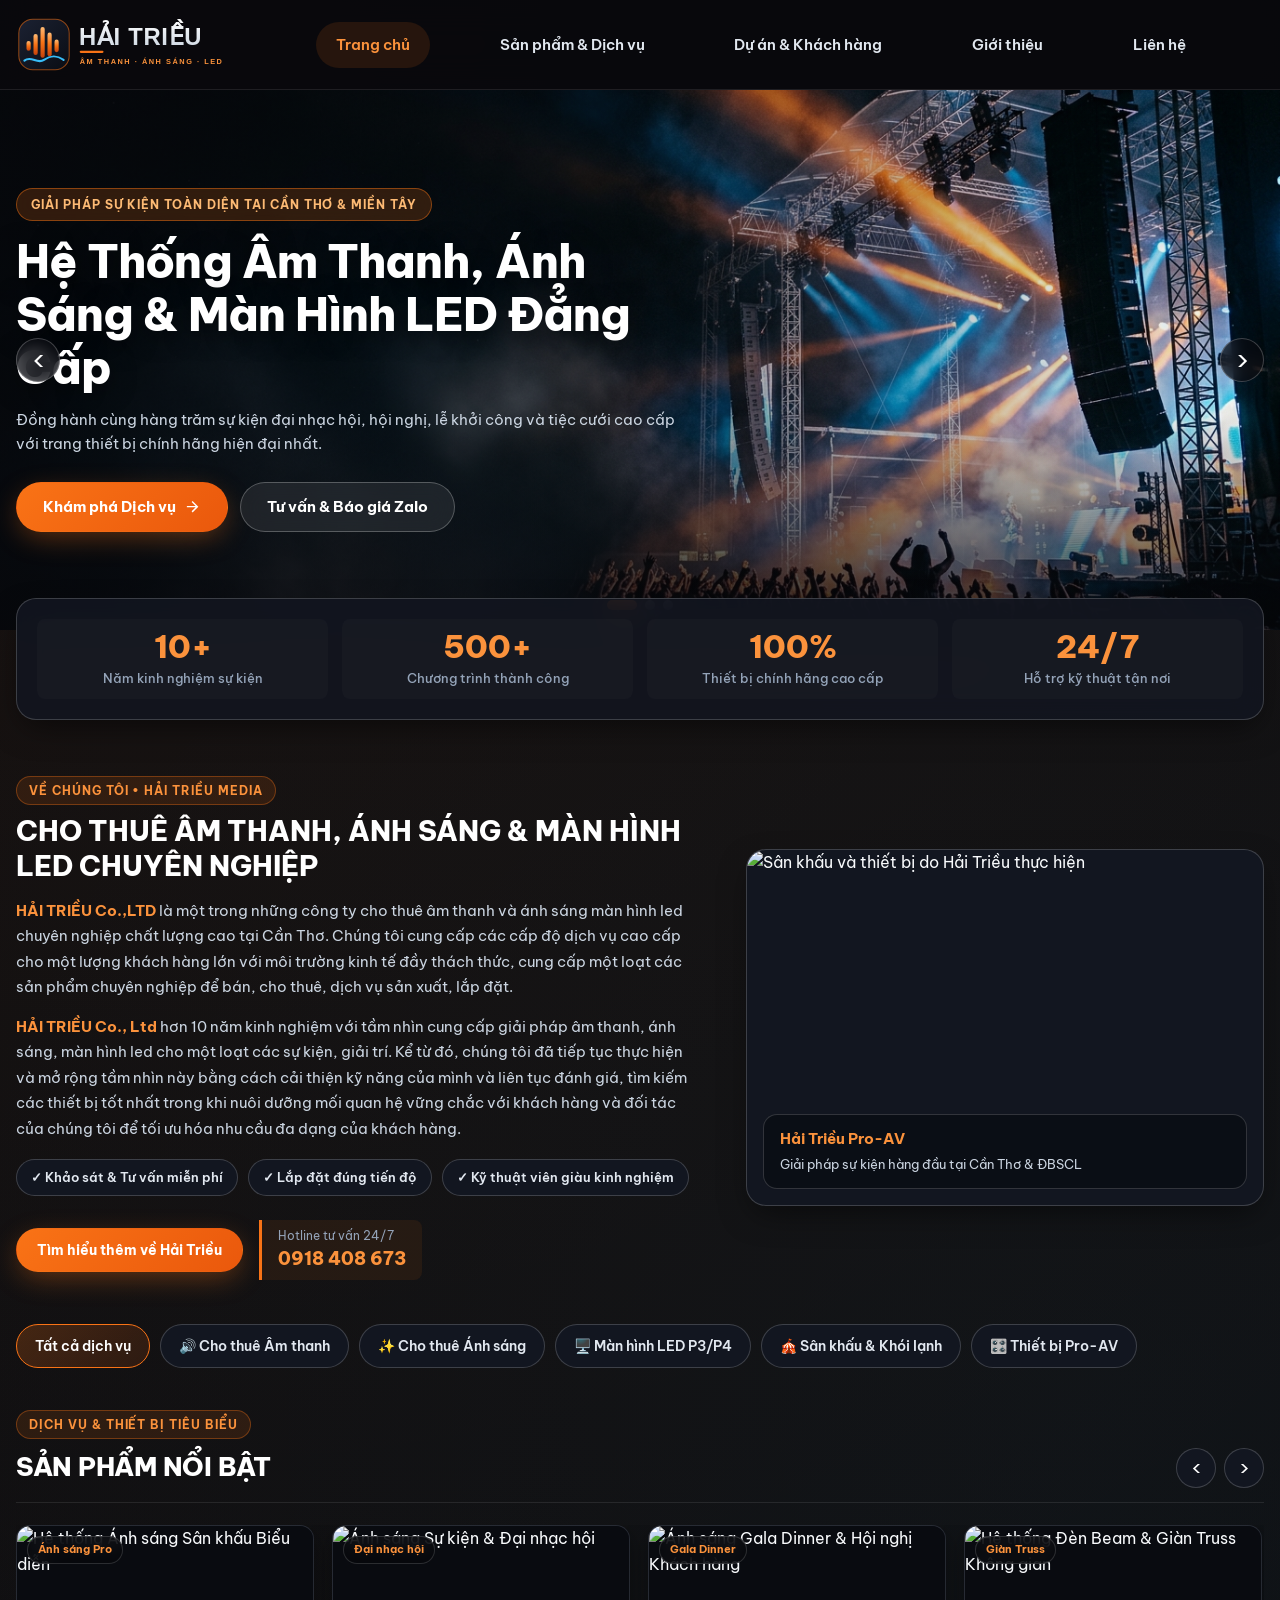
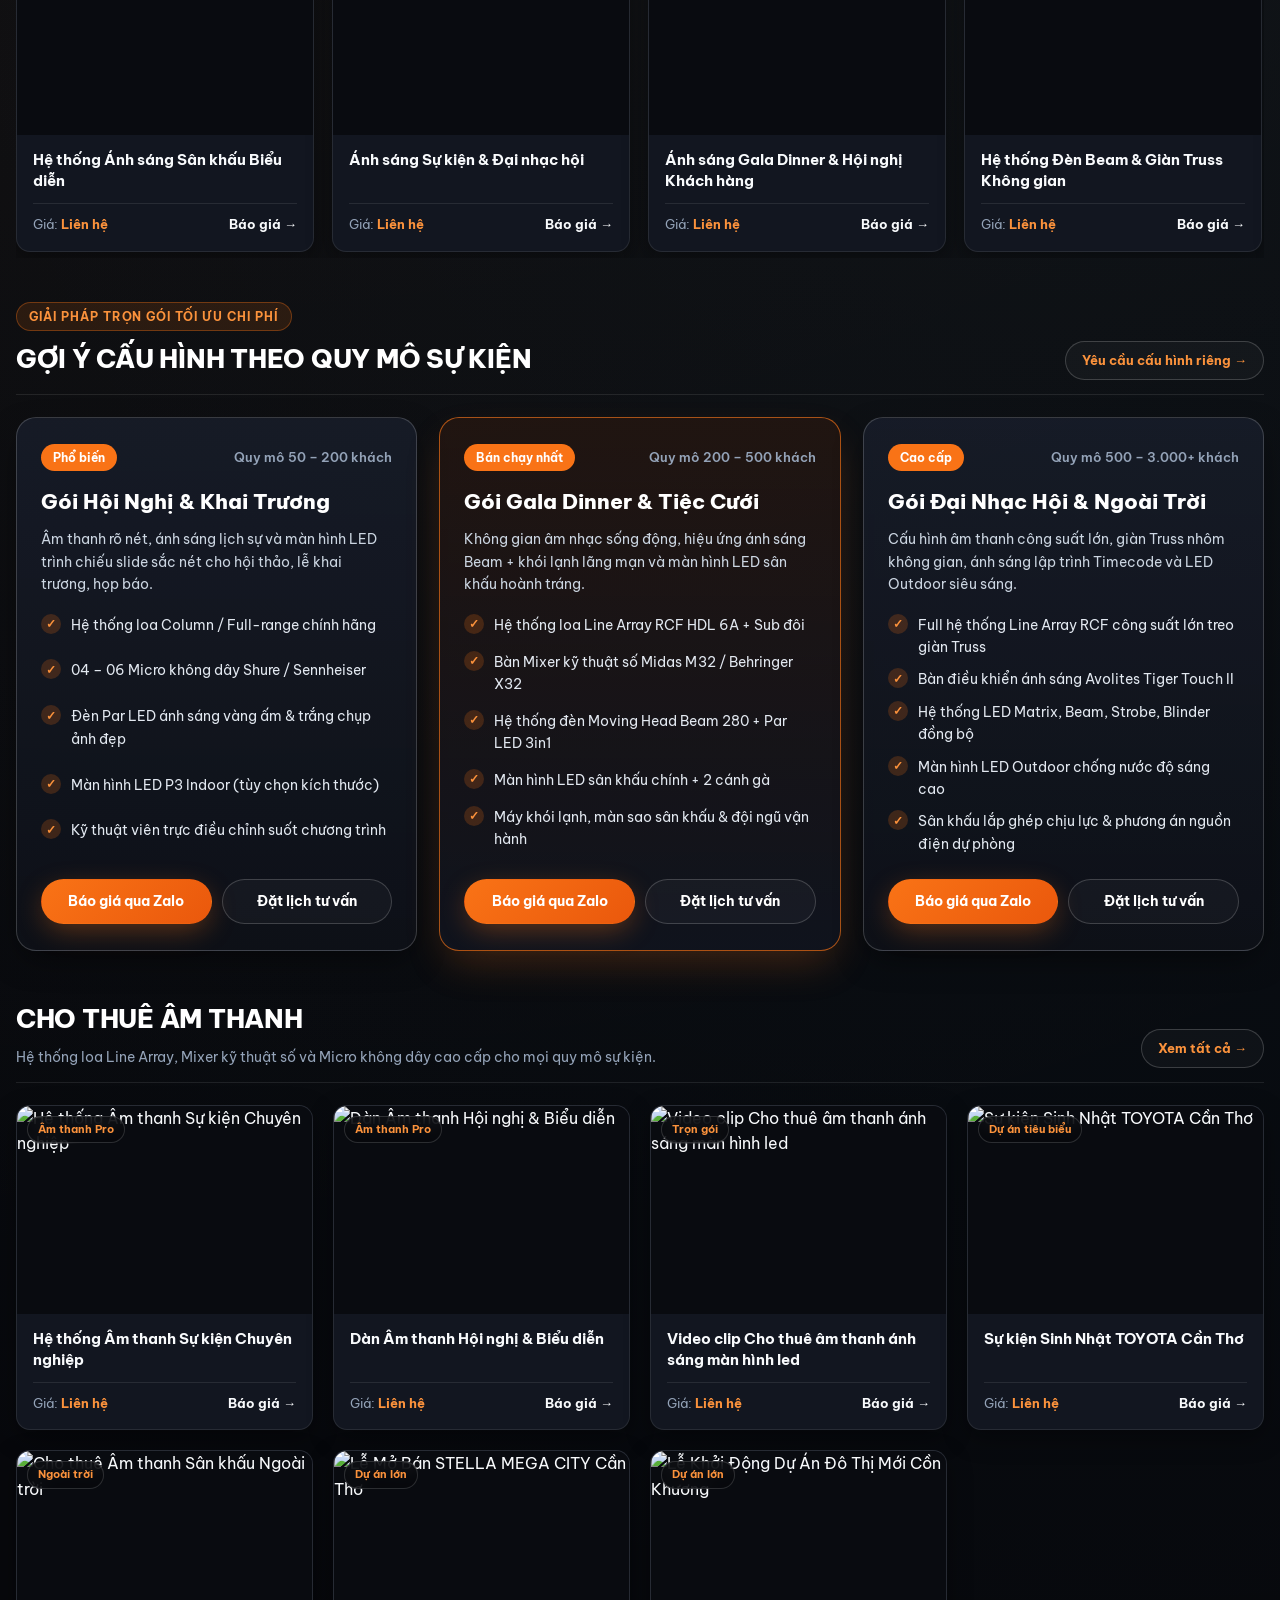
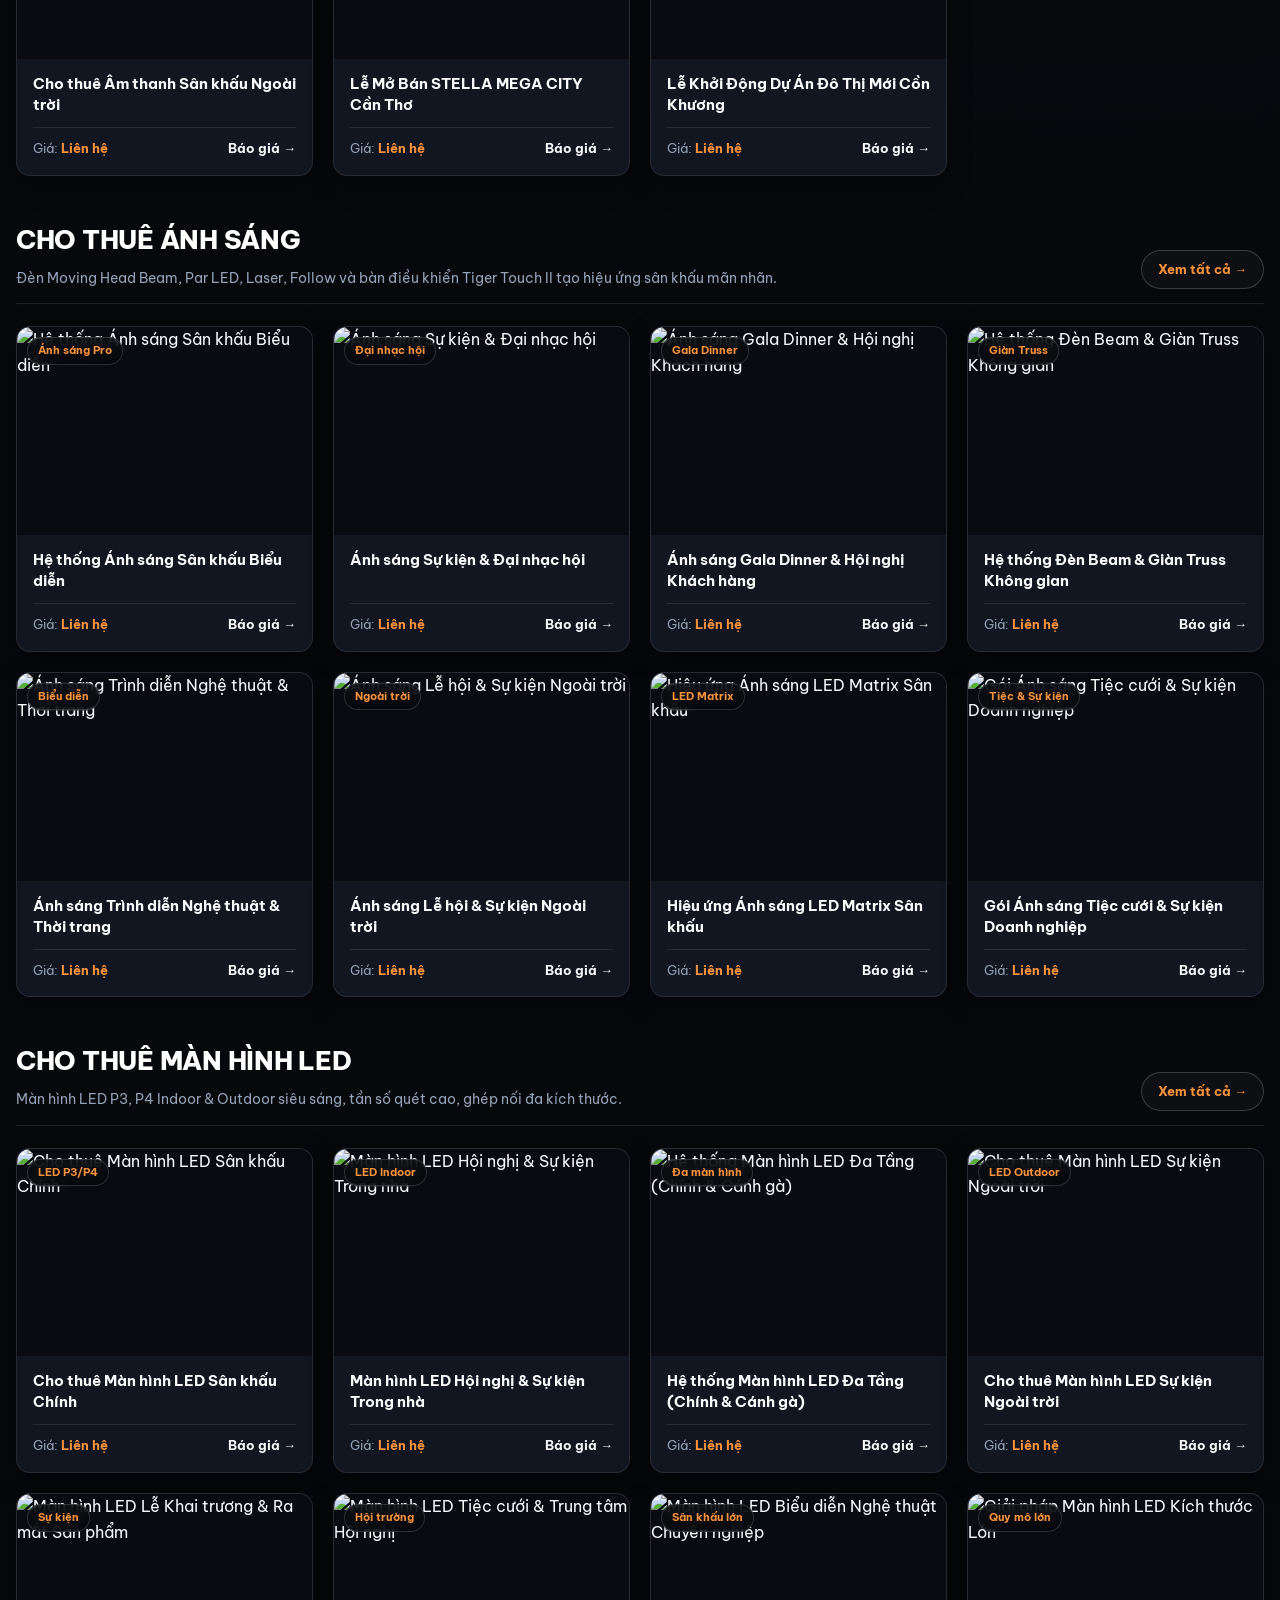
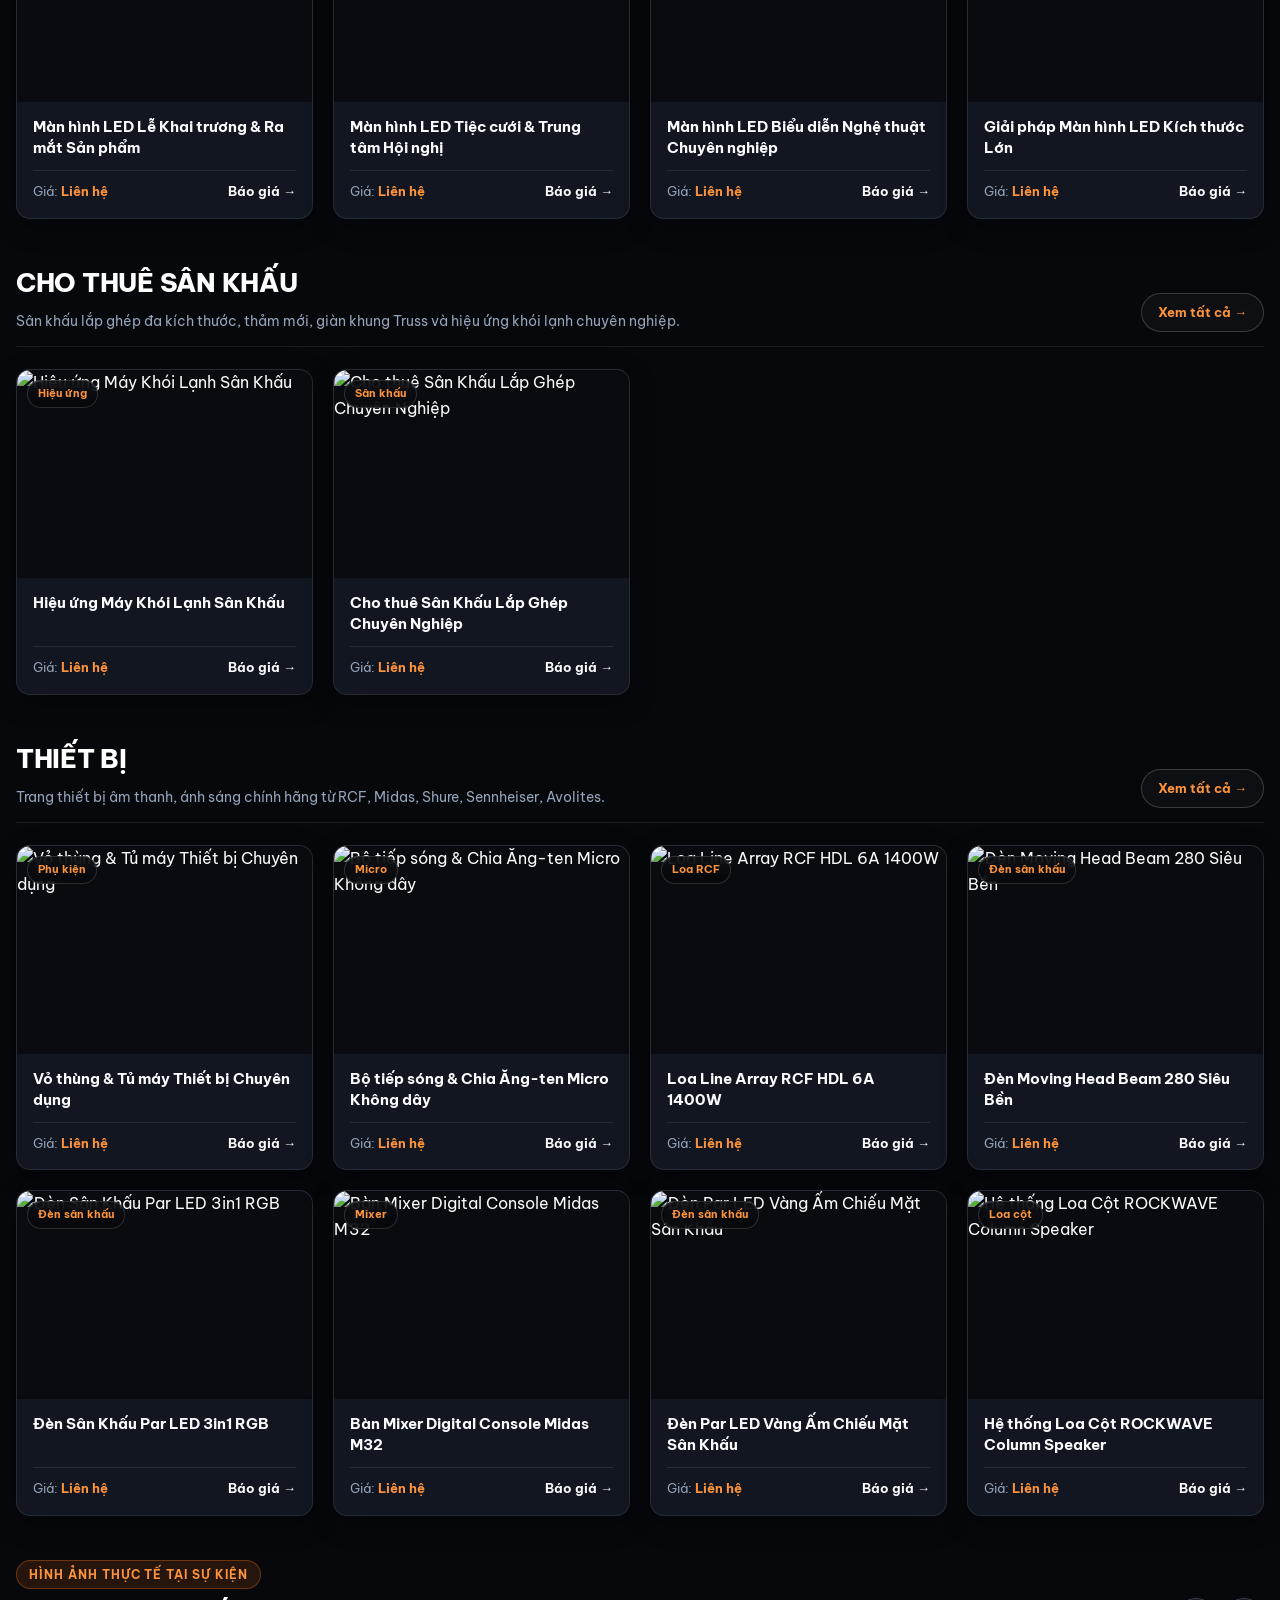
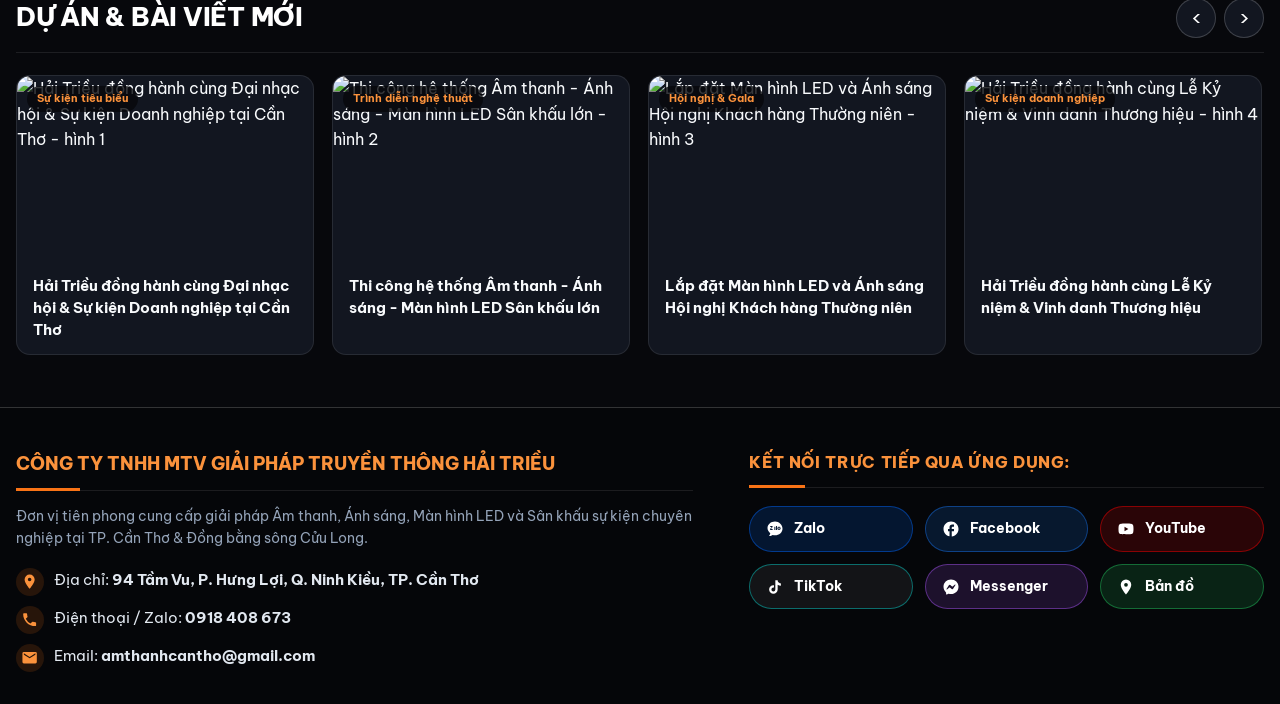
==== commit 7816df61: "cap nhat chan trang" ====
--- a/index.html
+++ b/index.html
@@ -213,8 +213,37 @@
             <span>Email: <a href="mailto:amthanhcantho@gmail.com"><strong>amthanhcantho@gmail.com</strong></a></span>
           </li>
         </ul>
-
-        <!-- Dãy icon kết nối mạng xã hội & ứng dụng của Hải Triều -->
+      </div>
+
+      <!-- Dãy icon kết nối mạng xã hội & ứng dụng của Hải Triều -->
+      <div class="footer-social-apps">
+        <span class="footer-social-apps__title">Kết nối trực tiếp qua ứng dụng:</span>
+        <div class="social-app-icons" aria-label="Các kênh mạng xã hội của Hải Triều">
+          <a class="social-app-btn social-app-btn--zalo" href="https://zalo.me/0918408673" target="_blank" rel="noreferrer" aria-label="Chat Zalo Hải Triều" title="Chat Zalo: 0918 408 673">
+            <svg class="icon" viewBox="0 0 24 24" aria-hidden="true"><path d="M12 2C6.48 2 2 5.92 2 10.75c0 2.75 1.44 5.2 3.7 6.81-.16.92-.58 2.3-1.38 3.24-.2.24-.03.6.28.56 1.56-.21 3.37-.88 4.5-1.47.92.23 1.89.36 2.9.36 5.52 0 10-3.92 10-8.75S17.52 2 12 2zm-3.15 11.25H5.5v-1.2l2.15-2.75H5.65V8.1h3.1v1.2l-2.15 2.75h2.25v1.2zm3.65 0h-1.35v-4.2h1.35v4.2zm2.25 0h-1.35V7.85h1.35v5.4zm2.6 0c-1.25 0-2.15-.88-2.15-2.15s.9-2.15 2.15-2.15 2.15.88 2.15 2.15-.9 2.15-2.15 2.15zm0-3.15c-.52 0-.88.4-.88 1s.36 1 .88 1 .88-.4.88-1-.36-1-.88-1z"/></svg>
+            <span>Zalo</span>
+          </a>
+          <a class="social-app-btn social-app-btn--facebook" href="https://www.facebook.com/amthanhcantho" target="_blank" rel="noreferrer" aria-label="Facebook Hải Triều" title="Facebook: Âm Thanh Ánh Sáng Màn Hình Led Hải Triều">
+            <svg class="icon" viewBox="0 0 24 24" aria-hidden="true"><path d="M22 12c0-5.52-4.48-10-10-10S2 6.48 2 12c0 4.84 3.44 8.87 8 9.8V15H8v-3h2V9.5C10 7.57 11.57 6 13.5 6H16v3h-2c-.55 0-1 .45-1 1v2h3v3h-3v6.95c5.05-.5 9-4.76 9-9.95z"/></svg>
+            <span>Facebook</span>
+          </a>
+          <a class="social-app-btn social-app-btn--youtube" href="https://www.youtube.com/results?search_query=%C3%82m+Thanh+%C3%81nh+S%C3%A1ng+M%C3%A0n+H%C3%ACnh+Led+H%E1%BA%A3i+Tri%E1%BB%81u+C%E1%BA%A7n+Th%C6%A1" target="_blank" rel="noreferrer" aria-label="YouTube Hải Triều" title="Xem video sự kiện trên YouTube">
+            <svg class="icon" viewBox="0 0 24 24" aria-hidden="true"><path d="M21.58 7.19a2.75 2.75 0 0 0-1.94-1.94C17.92 4.8 12 4.8 12 4.8s-5.92 0-7.64.45a2.75 2.75 0 0 0-1.94 1.94C2 8.9 2 12 2 12s0 3.1.42 4.81a2.75 2.75 0 0 0 1.94 1.94c1.72.45 7.64.45 7.64.45s5.92 0 7.64-.45a2.75 2.75 0 0 0 1.94-1.94C22 15.1 22 12 22 12s0-3.1-.42-4.81zM10 15V9l5.2 3-5.2 3z"/></svg>
+            <span>YouTube</span>
+          </a>
+          <a class="social-app-btn social-app-btn--tiktok" href="https://www.tiktok.com/search?q=%C3%A2m%20thanh%20%C3%A1nh%20s%C3%A1ng%20h%E1%BA%A3i%20tri%E1%BB%81u%20c%E1%BA%A7n%20th%C6%A1" target="_blank" rel="noreferrer" aria-label="TikTok Hải Triều" title="Xem kênh TikTok Hải Triều">
+            <svg class="icon" viewBox="0 0 24 24" aria-hidden="true"><path d="M16.6 5.82s.51.5 0 0A4.28 4.28 0 0 1 15.54 3h-3.09v12.4a2.59 2.59 0 0 1-2.59 2.5c-1.42 0-2.6-1.16-2.6-2.6 0-1.72 1.66-3.01 3.37-2.48V9.66c-3.45-.46-6.47 2.22-6.47 5.64 0 3.33 2.76 5.7 5.69 5.7 3.14 0 5.69-2.55 5.69-5.7V9.01a7.35 7.35 0 0 0 4.3 1.38V7.3s-1.88.09-3.24-1.48z"/></svg>
+            <span>TikTok</span>
+          </a>
+          <a class="social-app-btn social-app-btn--messenger" href="https://m.me/amthanhcantho" target="_blank" rel="noreferrer" aria-label="Nhắn tin Messenger Hải Triều" title="Chat qua Facebook Messenger">
+            <svg class="icon" viewBox="0 0 24 24" aria-hidden="true"><path d="M12 2C6.36 2 2 6.13 2 11.7c0 2.91 1.19 5.44 3.14 7.17.16.13.26.35.27.57l.05 1.78c.04.57.61.94 1.13.71l1.98-.87c.17-.08.36-.1.55-.06.91.25 1.87.38 2.88.38 5.64 0 10-4.13 10-9.7C22 6.13 17.64 2 12 2zm6 7.46-2.93 4.67a1.5 1.5 0 0 1-2.17.4l-2.34-1.75a.6.6 0 0 0-.72 0l-3.16 2.4c-.42.32-.97-.18-.69-.63l2.93-4.67a1.5 1.5 0 0 1 2.17-.4l2.34 1.75a.6.6 0 0 0 .72 0l3.16-2.4c.42-.32.97.18.69.63z"/></svg>
+            <span>Messenger</span>
+          </a>
+          <a class="social-app-btn social-app-btn--maps" href="https://www.google.com/maps?q=94%20T%E1%BA%A7m%20Vu%2C%20H%C6%B0ng%20L%E1%BB%A3i%2C%20Ninh%20Ki%E1%BB%81u%2C%20C%E1%BA%A7n%20Th%C6%A1" target="_blank" rel="noreferrer" aria-label="Bản đồ chỉ đường tới Hải Triều" title="Mở Google Maps chỉ đường">
+            <svg class="icon" viewBox="0 0 24 24" aria-hidden="true"><path d="M12 2a7 7 0 0 0-7 7c0 5.2 7 13 7 13s7-7.8 7-13a7 7 0 0 0-7-7zm0 9.5A2.5 2.5 0 1 1 12 6.5a2.5 2.5 0 0 1 0 5z"/></svg>
+            <span>Bản đồ</span>
+          </a>
+        </div>
       </div>
     </div>
   </footer>
--- a/assets/css/styles.css
+++ b/assets/css/styles.css
@@ -1287,7 +1287,7 @@
 .contact-list {
   display: grid;
   gap: 10px;
-  margin: 0 0 24px;
+  margin: 0;
   padding: 0;
   list-style: none;
   color: #e2e8f0;
@@ -1318,37 +1318,52 @@
 
 /* Dãy nút Icon Mạng Xã Hội & Ứng Dụng Hải Triều dưới chân trang */
 .footer-social-apps {
-  margin-top: 20px;
-  padding-top: 18px;
-  border-top: 1px solid var(--color-line);
+  margin-top: 0;
+  padding-top: 0;
+  border-top: none;
 }
 
 .footer-social-apps__title {
+  position: relative;
   display: block;
-  margin-bottom: 12px;
-  color: #cbd5e1;
-  font-size: 13px;
-  font-weight: 700;
+  margin: 0 0 18px;
+  padding-bottom: 14px;
+  border-bottom: 1px solid var(--color-line);
+  color: var(--color-accent-hover);
+  font-size: clamp(16px, 1.25vw, 20px);
+  font-weight: 800;
   text-transform: uppercase;
-  letter-spacing: 0.05em;
+  letter-spacing: 0.04em;
+  line-height: 1.3;
+}
+
+.footer-social-apps__title::after {
+  position: absolute;
+  bottom: -1px;
+  left: 0;
+  width: 56px;
+  height: 3px;
+  background: var(--color-accent);
+  content: "";
 }
 
 .social-app-icons {
-  display: flex;
-  flex-wrap: wrap;
-  gap: 10px;
+  display: grid;
+  grid-template-columns: repeat(auto-fill, minmax(136px, 1fr));
+  gap: 12px;
 }
 
 .social-app-btn {
   display: inline-flex;
   align-items: center;
-  gap: 8px;
-  padding: 9px 15px;
+  justify-content: flex-start;
+  gap: 10px;
+  padding: 11px 16px;
   border-radius: var(--radius-pill);
   border: 1px solid var(--color-line-strong);
   background: var(--color-panel);
   color: #fff;
-  font-size: 13px;
+  font-size: 13.5px;
   font-weight: 700;
   transition: transform 200ms ease, box-shadow 200ms ease, border-color 200ms ease, background 200ms ease;
 }
@@ -2920,9 +2935,9 @@
   }
 
   .footer-inner {
-    grid-template-columns: minmax(0, 1fr);
+    grid-template-columns: minmax(0, 1.25fr) minmax(340px, 0.95fr);
     align-items: start;
-    gap: 48px;
+    gap: 56px;
   }
 }
 
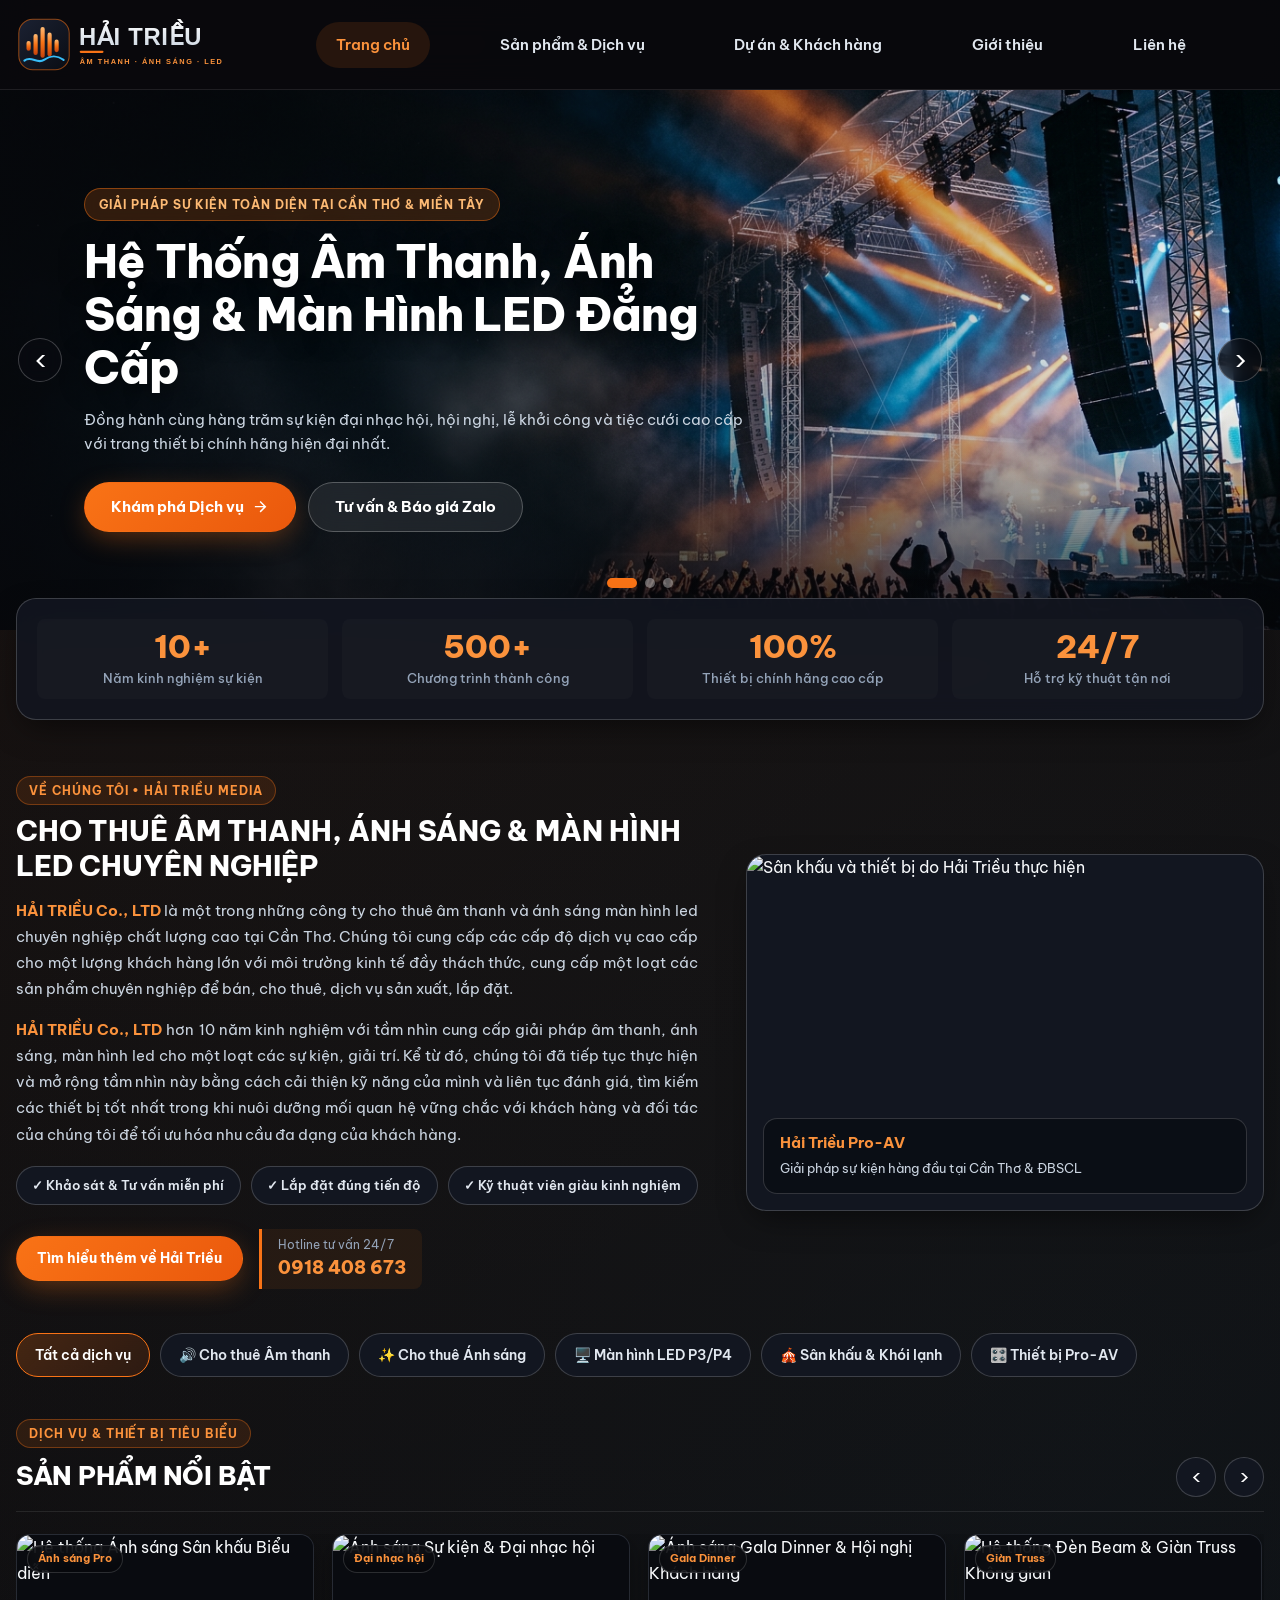
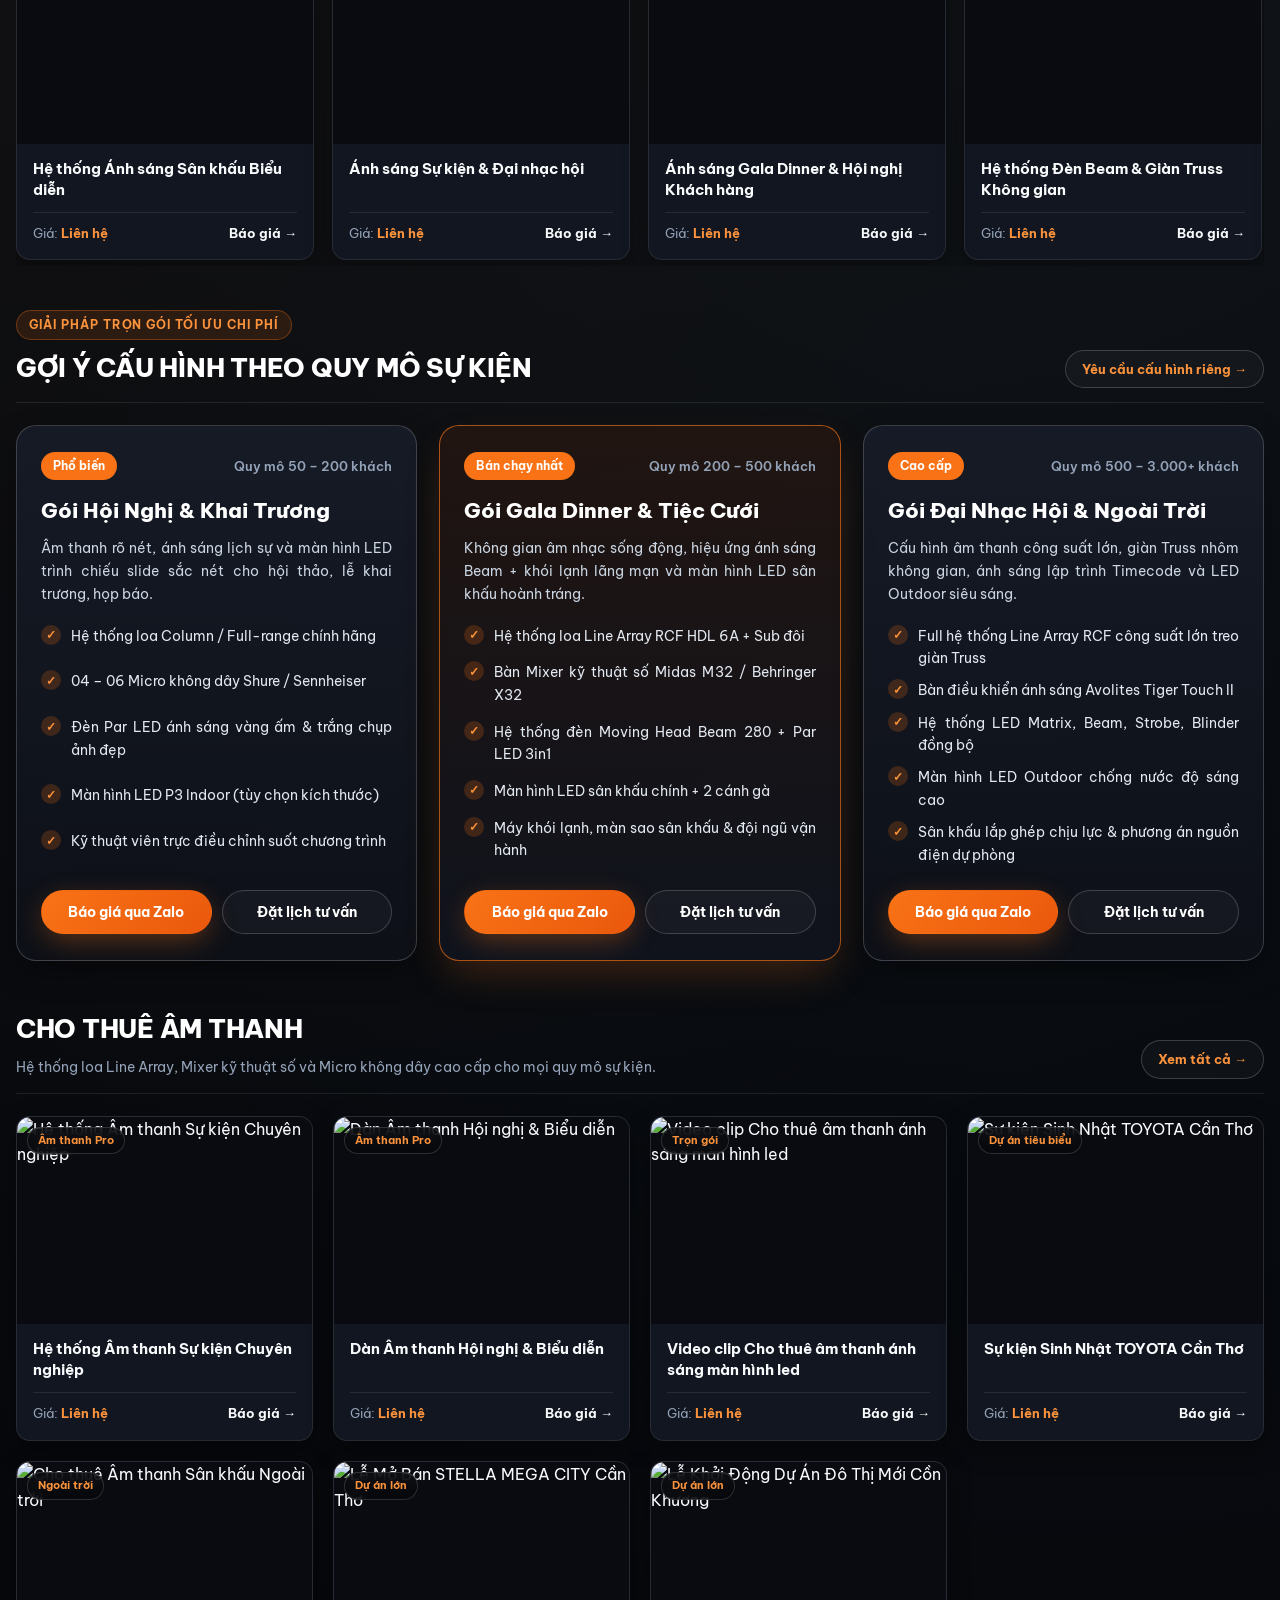
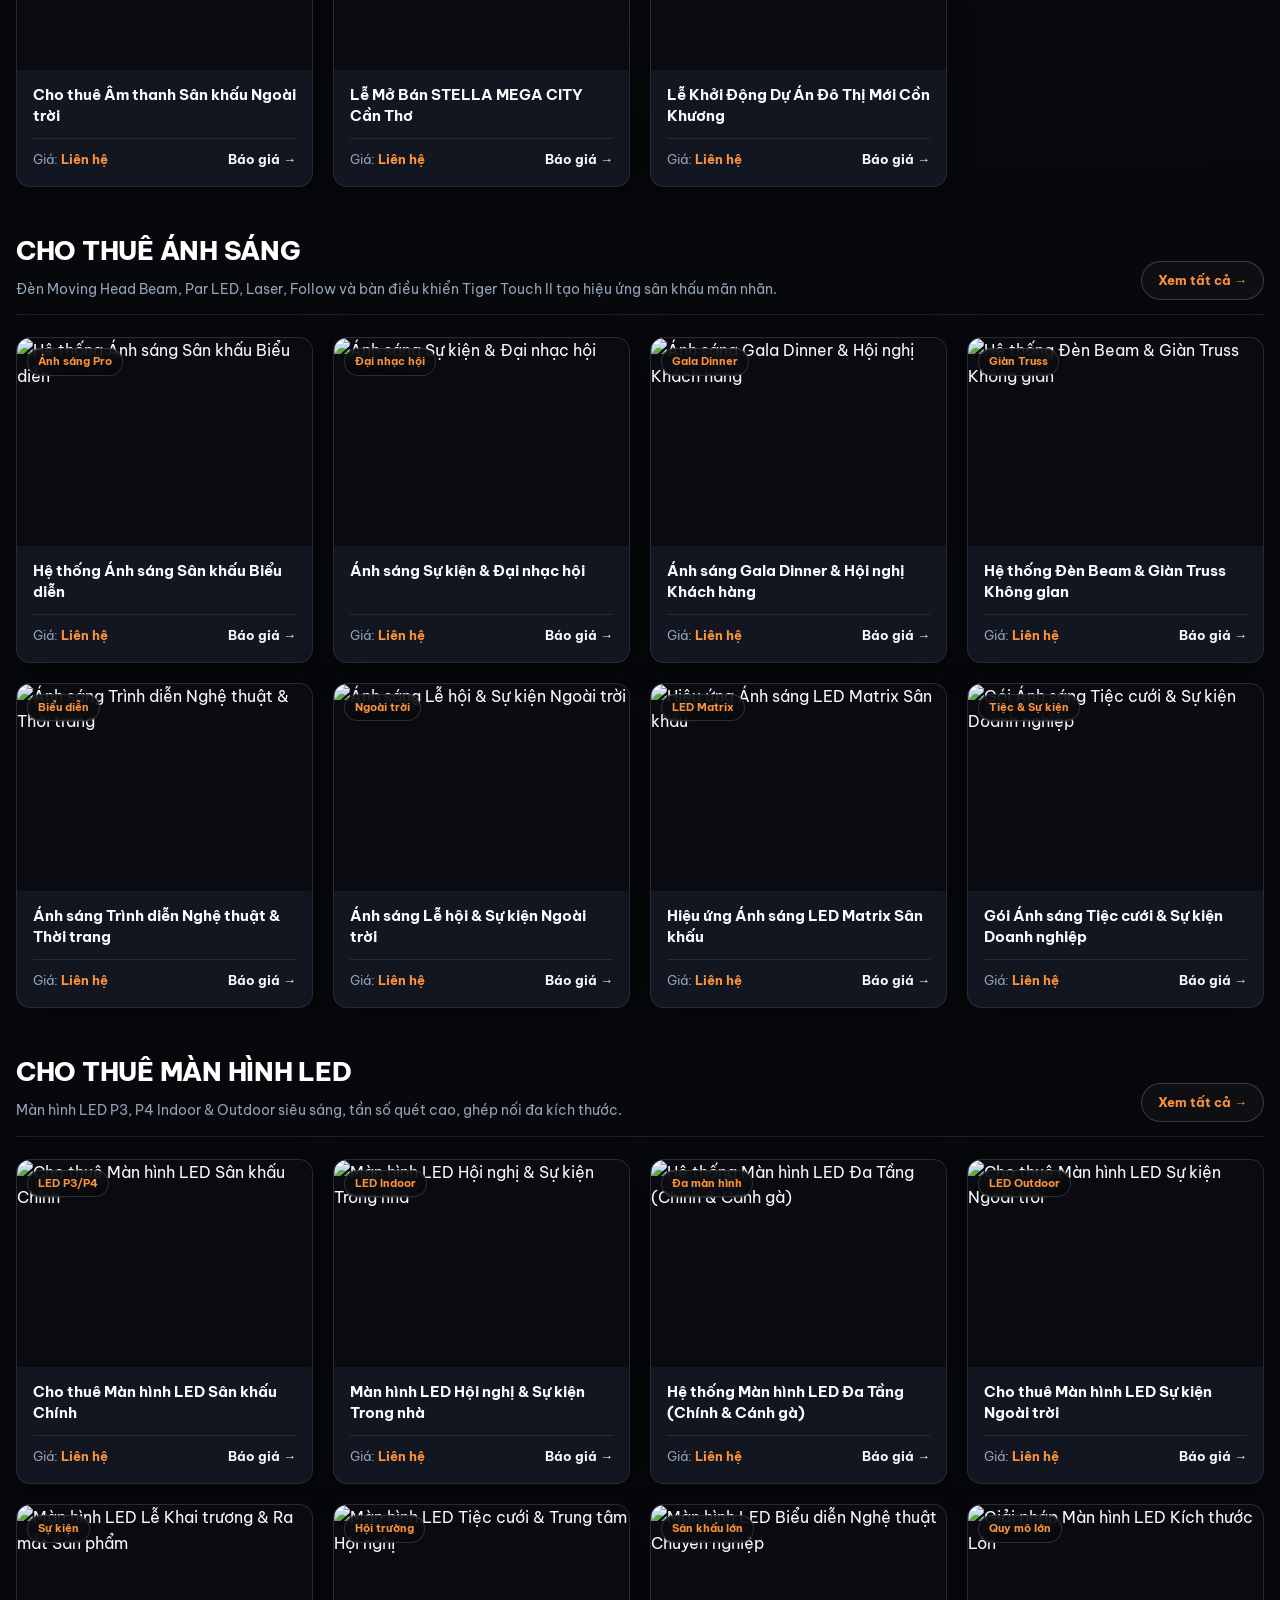
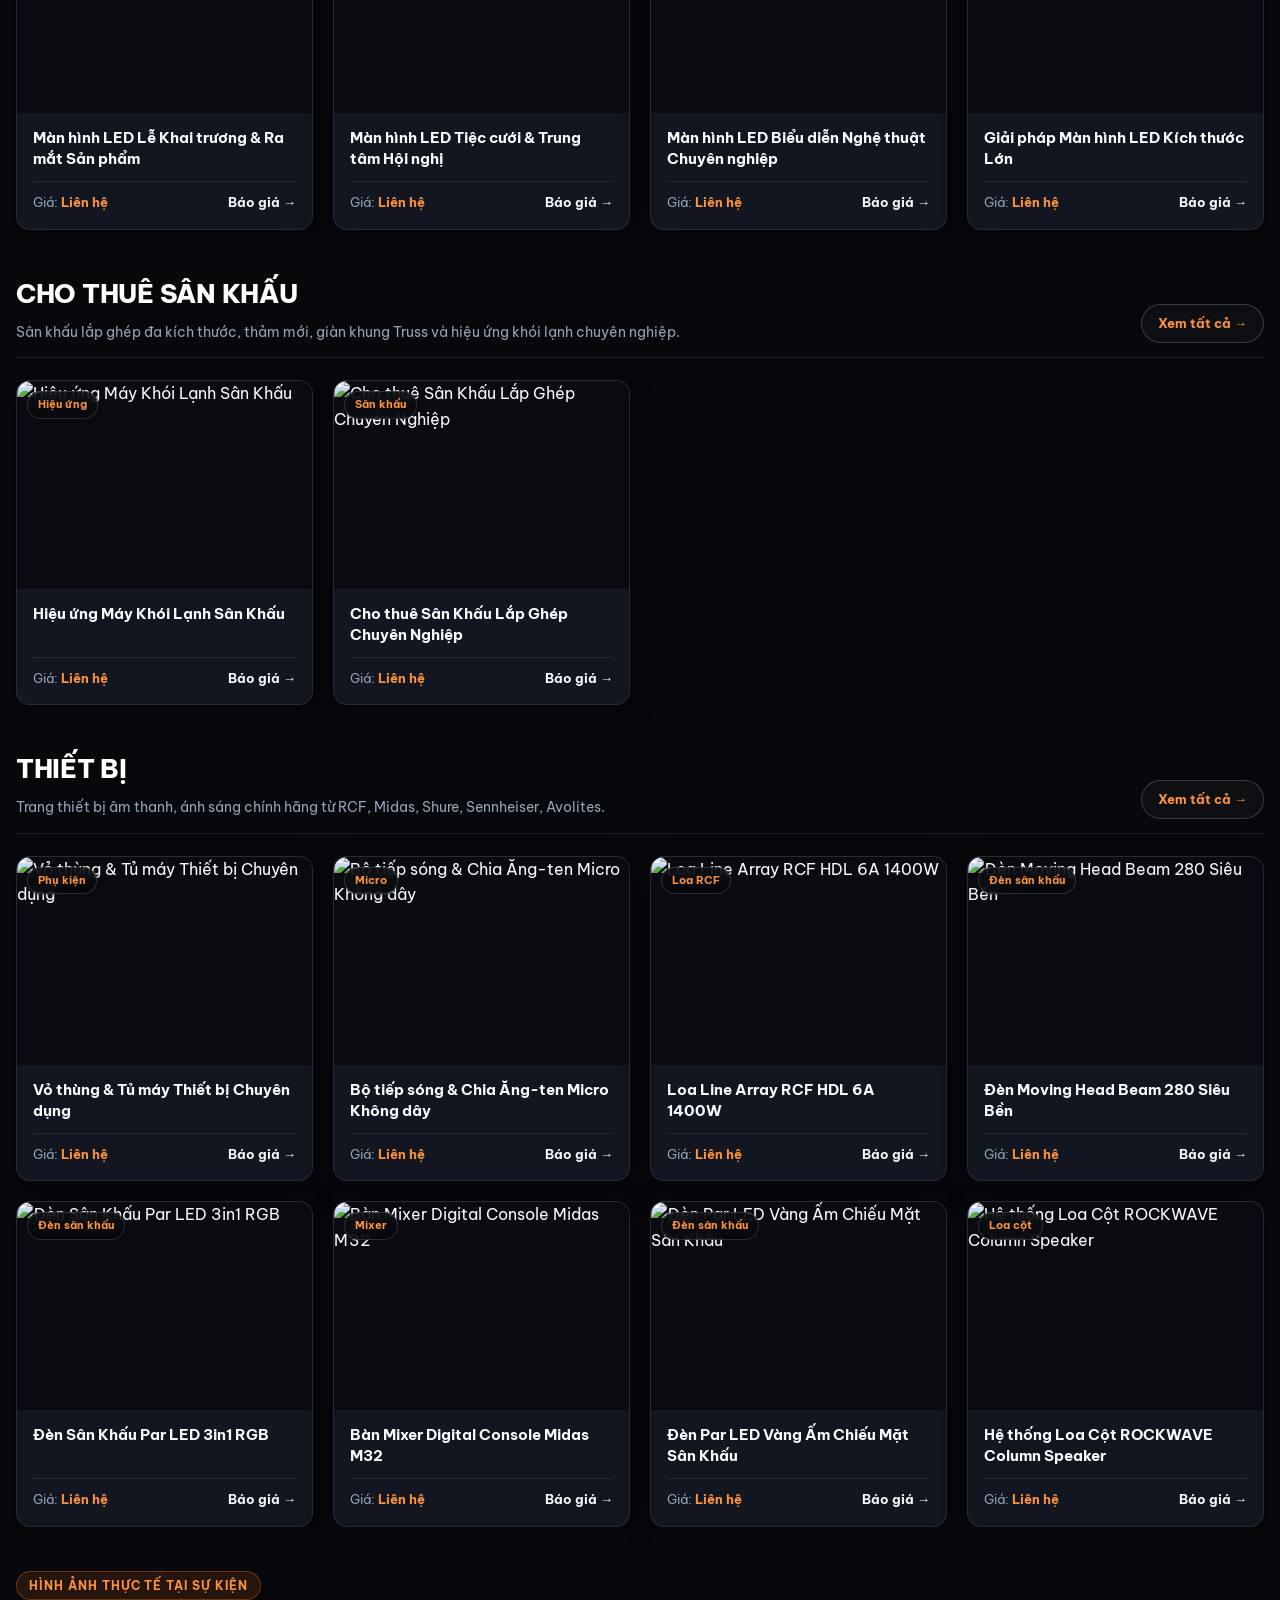
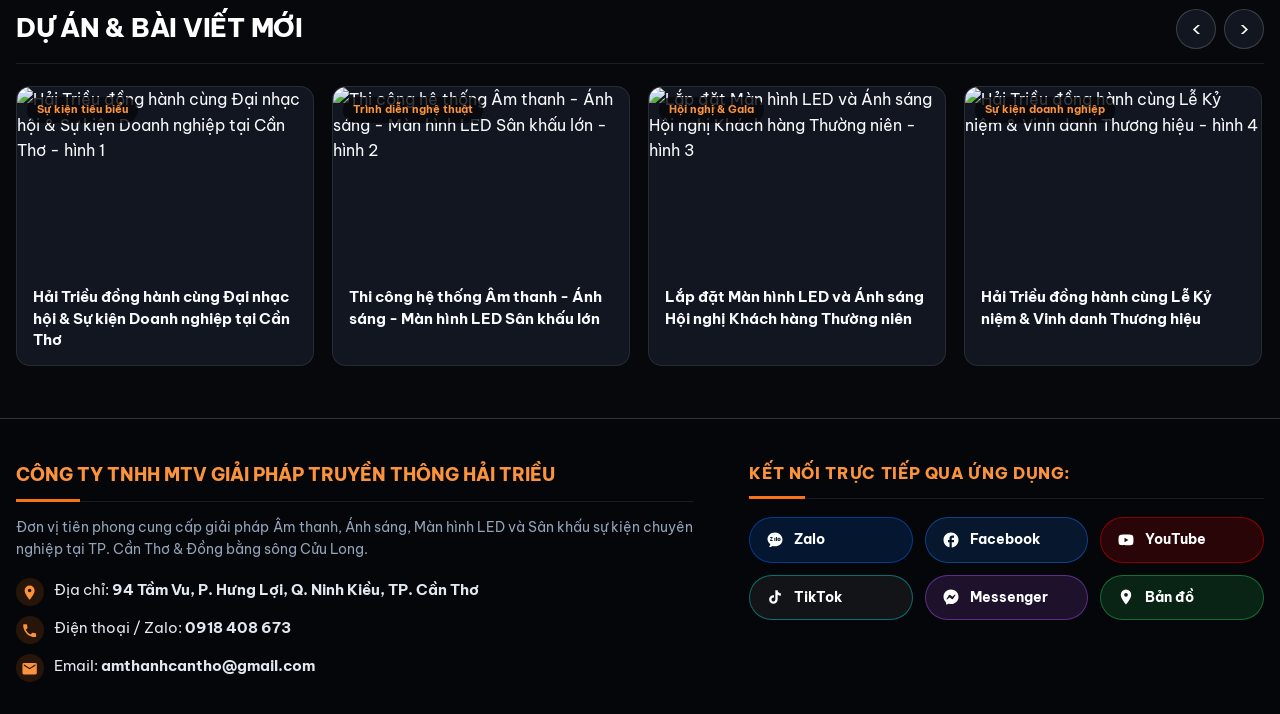
==== commit 4a8670b0: "can deu chu" ====
--- a/index.html
+++ b/index.html
@@ -9,7 +9,7 @@
   <link rel="preconnect" href="https://fonts.googleapis.com">
   <link rel="preconnect" href="https://fonts.gstatic.com" crossorigin>
   <link href="https://fonts.googleapis.com/css2?family=Be+Vietnam+Pro:wght@400;500;600;700;800&display=swap" rel="stylesheet">
-  <link rel="stylesheet" href="assets/css/styles.css">
+  <link rel="stylesheet" href="assets/css/styles.css?v=20261110">
 </head>
 <body data-page="home">
   <!-- Thanh đầu trang kính mờ hiện đại -->
@@ -253,7 +253,7 @@
     <svg class="icon" viewBox="0 0 24 24" aria-hidden="true"><path d="m12 5-9 9 2.1 2.1L12 9.2l6.9 6.9L21 14z"/></svg>
   </button>
 
-  <script src="assets/js/data.js"></script>
-  <script src="assets/js/main.js"></script>
+  <script src="assets/js/data.js?v=20261110"></script>
+  <script src="assets/js/main.js?v=20261110"></script>
 </body>
 </html>
--- a/assets/css/styles.css
+++ b/assets/css/styles.css
@@ -34,11 +34,13 @@
 html {
   scroll-behavior: smooth;
   scroll-padding-top: calc(var(--header-height) + 20px);
+  overflow-x: clip;
 }
 
 body {
   margin: 0;
   padding-top: var(--header-height);
+  overflow-x: clip;
   background: var(--color-background);
   background-image:
     radial-gradient(circle at 15% 0%, rgba(249, 115, 22, 0.08), transparent 40%),
@@ -325,7 +327,9 @@
 }
 
 .primary-menu.is-open {
-  max-height: 760px;
+  max-height: calc(100dvh - var(--header-height));
+  overflow-y: auto;
+  overscroll-behavior: contain;
   border-bottom-width: 1px;
   opacity: 1;
   box-shadow: 0 20px 40px rgba(0, 0, 0, 0.7);
@@ -371,6 +375,12 @@
   color: #fff;
   font-size: 20px;
   cursor: pointer;
+  transition: transform 200ms ease, color 200ms ease;
+}
+
+.submenu-toggle[aria-expanded="true"] {
+  color: var(--color-accent-hover);
+  transform: rotate(180deg);
 }
 
 .products-submenu {
@@ -480,6 +490,14 @@
 
 .hero-content-wrap {
   padding-block: 40px;
+  padding-inline: 68px;
+}
+
+@media (max-width: 640px) {
+  .hero-content-wrap {
+    padding-inline: 8px;
+    padding-bottom: 64px;
+  }
 }
 
 .hero-caption {
@@ -550,22 +568,51 @@
 }
 
 .hero-arrow--previous {
-  left: 16px;
+  left: 18px;
 }
 
 .hero-arrow--next {
-  right: 16px;
+  right: 18px;
+}
+
+@media (max-width: 640px) {
+  .hero-arrow {
+    top: auto;
+    bottom: 14px;
+    width: 38px;
+    height: 38px;
+    font-size: 22px;
+    transform: none;
+  }
+
+  .hero-arrow--previous {
+    left: auto;
+    right: 64px;
+  }
+
+  .hero-arrow--next {
+    right: 18px;
+  }
 }
 
 .hero-dots {
   position: absolute;
   z-index: 3;
   right: 0;
-  bottom: 20px;
+  bottom: 42px;
   left: 0;
   display: flex;
   justify-content: center;
   gap: 8px;
+}
+
+@media (max-width: 640px) {
+  .hero-dots {
+    left: 16px;
+    right: auto;
+    bottom: 22px;
+    justify-content: flex-start;
+  }
 }
 
 .hero-dot {
@@ -647,11 +694,15 @@
   line-height: 1.25;
 }
 
-.intro-copy p {
+.intro-copy p,
+#company-description,
+#company-experience {
   margin: 0 0 14px;
   color: #cbd5e1;
   font-size: 15px;
-  line-height: 1.7;
+  line-height: 1.75;
+  text-align: justify !important;
+  text-justify: inter-word;
 }
 
 .intro-emphasis {
@@ -667,7 +718,9 @@
 }
 
 .intro-highlight-chip {
-  padding: 7px 14px;
+  flex: 1 1 auto;
+  text-align: center;
+  padding: 8px 14px;
   border-radius: var(--radius-pill);
   border: 1px solid var(--color-line-strong);
   background: var(--color-panel);
@@ -1104,7 +1157,9 @@
   margin: 0 0 18px;
   color: #cbd5e1;
   font-size: 14px;
-  line-height: 1.6;
+  line-height: 1.65;
+  text-align: justify;
+  text-justify: inter-word;
 }
 
 .package-card__list {
@@ -1122,6 +1177,7 @@
   gap: 10px;
   color: #e2e8f0;
   font-size: 14px;
+  text-align: justify;
 }
 
 .package-check {
@@ -1282,6 +1338,8 @@
   color: var(--color-muted);
   font-size: 14px;
   max-width: 680px;
+  text-align: justify;
+  text-justify: inter-word;
 }
 
 .contact-list {
@@ -2129,6 +2187,9 @@
   margin: 0 0 20px;
   color: #cbd5e1;
   font-size: 15px;
+  line-height: 1.7;
+  text-align: justify;
+  text-justify: inter-word;
 }
 
 .product-detail__cta-group {
@@ -2184,6 +2245,13 @@
 .product-detail__information-body {
   padding: 24px;
   color: #cbd5e1;
+  text-align: justify;
+  text-justify: inter-word;
+}
+
+.product-detail__information-body p {
+  text-align: justify;
+  text-justify: inter-word;
 }
 
 .product-detail__information-body h3 {
@@ -2204,6 +2272,7 @@
   display: flex;
   align-items: flex-start;
   gap: 10px;
+  text-align: justify;
 }
 
 .detail-check {
@@ -2218,6 +2287,8 @@
   background: rgba(255, 255, 255, 0.03);
   color: #e2e8f0;
   font-size: 14px;
+  text-align: justify;
+  text-justify: inter-word;
 }
 
 .detail-note-box a {
@@ -2264,6 +2335,8 @@
   margin: 10px 0 0;
   color: var(--color-muted);
   font-size: 15px;
+  text-align: justify;
+  text-justify: inter-word;
 }
 
 .customer-list {
@@ -2338,6 +2411,9 @@
   margin: 0 0 14px;
   color: var(--color-muted);
   font-size: 14px;
+  line-height: 1.65;
+  text-align: justify;
+  text-justify: inter-word;
 }
 
 .customer-row__action {
@@ -2368,6 +2444,9 @@
 .about-hero-card p {
   margin: 0 0 14px;
   color: #cbd5e1;
+  line-height: 1.75;
+  text-align: justify;
+  text-justify: inter-word;
 }
 
 .about-hero-card strong {
@@ -2447,6 +2526,9 @@
 .about-value-card p {
   margin: 0;
   color: #cbd5e1;
+  line-height: 1.75;
+  text-align: justify;
+  text-justify: inter-word;
 }
 
 /* Trang Liên hệ */
@@ -2467,6 +2549,9 @@
 .contact-lead {
   margin: 0 0 22px;
   color: var(--color-muted);
+  line-height: 1.7;
+  text-align: justify;
+  text-justify: inter-word;
 }
 
 .contact-cards-grid {
@@ -2941,11 +3026,441 @@
   }
 }
 
+@media (max-width: 1023px) {
+  .sidebar-photos {
+    display: none;
+  }
+
+  .nav-link.is-current {
+    background: rgba(249, 115, 22, 0.12);
+    border-left: 3px solid var(--color-accent);
+  }
+}
+
 @media (max-width: 760px) {
+  .lightbox-modal__content {
+    flex-direction: column;
+  }
+
+  .lightbox-modal__close {
+    top: -44px;
+    right: 0;
+  }
+
   .lightbox-modal__nav {
+    top: auto;
+    bottom: -52px;
+    transform: none;
+    width: 40px;
+    height: 40px;
+    font-size: 24px;
+  }
+
+  .lightbox-modal__nav--prev {
+    left: calc(50% - 48px);
+  }
+
+  .lightbox-modal__nav--next {
+    right: calc(50% - 48px);
+  }
+
+  .product-detail__related .product-card {
+    flex-basis: calc((100% - 14px) / 2);
+  }
+}
+
+/* Tối ưu toàn diện giao diện trên màn hình Điện thoại (<= 640px) */
+@media (max-width: 640px) {
+  :root {
+    --header-height: 68px;
+  }
+
+  .page-width {
+    width: calc(100% - 24px);
+  }
+
+  .brand {
+    width: 164px;
+    height: 48px;
+  }
+
+  /* Hero Banner co giãn linh hoạt trên điện thoại, không bị cắt chữ hay đè nút */
+  .hero {
+    height: auto;
+    min-height: 430px;
+    display: flex;
+    align-items: stretch;
+  }
+
+  .hero-overlay {
+    position: relative;
+    width: 100%;
+    align-items: flex-end;
+    background:
+      linear-gradient(180deg, rgba(7, 8, 12, 0.45) 0%, rgba(7, 8, 12, 0.84) 55%, rgba(7, 8, 12, 0.95) 100%);
+  }
+
+  .hero-content-wrap {
+    padding: 32px 4px 68px;
+  }
+
+  .hero-badge {
+    margin-bottom: 10px;
+    padding: 5px 11px;
+    font-size: 11px;
+    letter-spacing: 0.03em;
+    line-height: 1.35;
+  }
+
+  .hero-title {
+    margin-bottom: 10px;
+    font-size: clamp(22px, 6.2vw, 30px);
+    line-height: 1.22;
+  }
+
+  .hero-subtitle {
+    margin-bottom: 18px;
+    font-size: 14px;
+    line-height: 1.55;
+  }
+
+  .hero-cta-group {
+    display: grid;
+    grid-template-columns: 1fr;
+    gap: 10px;
+  }
+
+  .hero-cta-group .button--lg {
+    width: 100%;
+    min-height: 44px;
+    padding: 10px 18px;
+    font-size: 14px;
+  }
+
+  /* Tách biệt thanh thống kê khỏi nút điều hướng Hero trên điện thoại */
+  .stats-ribbon {
+    margin-top: 16px;
+    margin-bottom: 28px;
+  }
+
+  .stats-grid {
+    gap: 10px;
+    padding: 14px;
+  }
+
+  .stat-item {
+    padding: 8px 10px;
+  }
+
+  .stat-number {
+    font-size: 22px;
+  }
+
+  .stat-label {
+    font-size: 12px;
+  }
+
+  /* Khối giới thiệu trên trang chủ */
+  .intro-section {
+    gap: 22px;
+    padding-block: 10px 32px;
+  }
+
+  .intro-highlights {
+    gap: 8px;
+    margin: 14px 0 18px;
+  }
+
+  .intro-highlight-chip {
+    padding: 6px 12px;
+    font-size: 12px;
+  }
+
+  .intro-actions {
+    flex-direction: column;
+    align-items: stretch;
+    gap: 12px;
+  }
+
+  .intro-actions .button {
+    width: 100%;
+  }
+
+  .intro-hotline-btn {
+    align-items: center;
+    text-align: center;
+    border-left: 1px solid rgba(249, 115, 22, 0.35);
+    border-radius: var(--radius-md);
+    padding: 10px 16px;
+  }
+
+  .intro-photo__badge {
+    left: 10px;
+    right: 10px;
+    bottom: 10px;
+    padding: 10px 12px;
+  }
+
+  .intro-photo__badge strong {
+    font-size: 14px;
+  }
+
+  .intro-photo__badge span {
+    font-size: 12px;
+  }
+
+  /* Tiêu đề các mục trên mobile */
+  .section-heading--modern {
+    align-items: center;
+    gap: 10px;
+  }
+
+  .section-heading h2 {
+    font-size: 18px;
+    line-height: 1.3;
+  }
+
+  .section-subtitle {
+    font-size: 13px;
+  }
+
+  .section-more-link {
+    padding: 6px 12px;
+    font-size: 12px;
+  }
+
+  .circle-control {
+    width: 36px;
+    height: 36px;
+    font-size: 20px;
+  }
+
+  /* Lưới sản phẩm 2 cột gọn đẹp trên điện thoại (>= 350px) */
+  .product-grid,
+  .archive-grid {
+    grid-template-columns: repeat(2, minmax(0, 1fr));
+    gap: 12px;
+  }
+
+  .product-card__badge {
+    top: 7px;
+    left: 7px;
+    padding: 3px 8px;
+    font-size: 10px;
+  }
+
+  .product-card__body {
+    padding: 10px 10px 12px;
+  }
+
+  .product-card__title,
+  .archive-card__link h2 {
+    font-size: 13px;
+    line-height: 1.35;
+    display: -webkit-box;
+    -webkit-line-clamp: 2;
+    -webkit-box-orient: vertical;
+    overflow: hidden;
+  }
+
+  .product-card__title {
+    margin-bottom: 8px;
+  }
+
+  .archive-card__link h2 {
+    padding: 10px 10px 0;
+    margin-bottom: 8px;
+  }
+
+  .product-card__footer {
+    padding-top: 8px;
+    gap: 4px;
+  }
+
+  .product-card__price,
+  .product-card__cta {
+    font-size: 11.5px;
+  }
+
+  .archive-card__footer {
+    margin: 0 10px 10px;
+    padding-top: 8px;
+    gap: 4px;
+  }
+
+  .archive-card__footer p {
+    font-size: 11.5px;
+  }
+
+  .archive-card__zalo {
+    padding: 3px 8px;
+    font-size: 11px;
+  }
+
+  /* Thẻ gói sự kiện Combo trên mobile */
+  .package-card {
+    padding: 20px 16px;
+  }
+
+  .package-card__top {
+    flex-wrap: wrap;
+  }
+
+  .package-card__title {
+    font-size: 18px;
+  }
+
+  .package-card__actions {
+    grid-template-columns: 1fr;
+  }
+
+  /* Thanh lọc trang Sản phẩm vuốt ngang 1 hàng mượt mà */
+  .catalog-toolbar {
+    padding: 14px;
+  }
+
+  .catalog-search-box {
+    flex-basis: 100%;
+    max-width: 100%;
+  }
+
+  .catalog-filter-bar {
+    flex-wrap: nowrap;
+    overflow-x: auto;
+    padding-bottom: 4px;
+    scrollbar-width: none;
+  }
+
+  .catalog-filter-bar::-webkit-scrollbar {
     display: none;
   }
+
+  .catalog-filter-pill {
+    flex: 0 0 auto;
+    white-space: nowrap;
+  }
+
+  /* Trang chi tiết sản phẩm trên điện thoại */
+  .subpage-layout {
+    gap: 24px;
+    padding-block: 20px 40px;
+  }
+
+  .product-detail__top {
+    padding: 14px;
+    gap: 18px;
+  }
+
+  .product-detail__image {
+    height: 240px;
+  }
+
+  .product-detail__thumbnail {
+    width: 86px;
+    height: 58px;
+    margin-top: 10px;
+  }
+
+  .product-detail__copy h1 {
+    font-size: 20px;
+  }
+
+  .product-detail__price-value {
+    font-size: 19px;
+  }
+
+  .product-detail__cta-group {
+    flex-direction: column;
+  }
+
+  .product-detail__cta-group .button {
+    width: 100%;
+  }
+
+  .product-detail__Perks {
+    grid-template-columns: 1fr;
+  }
+
+  .product-detail__information h2 {
+    padding: 14px 16px;
+    font-size: 15px;
+  }
+
+  .product-detail__information-body {
+    padding: 16px;
+  }
+
   .product-detail__related .product-card {
-    flex-basis: calc((100% - 16px) / 2);
-  }
-}
+    flex: 0 0 calc(78% - 8px);
+  }
+
+  /* Trang Khách hàng, Giới thiệu & Liên hệ trên điện thoại */
+  .customer-row {
+    padding: 14px;
+    gap: 14px;
+  }
+
+  .customer-row h2 {
+    font-size: 16px;
+  }
+
+  .about-hero-card,
+  .about-value-card,
+  .contact-form-card {
+    padding: 18px 16px;
+  }
+
+  .about-page-gallery--grid {
+    grid-template-columns: repeat(2, minmax(0, 1fr));
+    gap: 10px;
+  }
+
+  .about-gallery-card figcaption {
+    padding: 8px 8px;
+    font-size: 11.5px;
+  }
+
+  .contact-map {
+    height: 250px;
+  }
+
+  .contact-form-actions {
+    flex-direction: column;
+  }
+
+  .contact-form-actions .button {
+    width: 100%;
+  }
+
+  /* Chân trang & Nút ứng dụng trên điện thoại */
+  .footer-inner {
+    gap: 28px;
+    padding-top: 32px;
+    padding-bottom: 28px;
+  }
+
+  .social-app-icons {
+    grid-template-columns: repeat(2, minmax(0, 1fr));
+    gap: 10px;
+  }
+
+  .social-app-btn {
+    padding: 10px 12px;
+    font-size: 13px;
+  }
+
+  .back-to-top {
+    right: 14px;
+    bottom: 16px;
+    width: 42px;
+    height: 42px;
+  }
+}
+
+@media (max-width: 359px) {
+  .product-grid,
+  .archive-grid,
+  .about-page-gallery--grid {
+    grid-template-columns: minmax(0, 1fr);
+  }
+}
